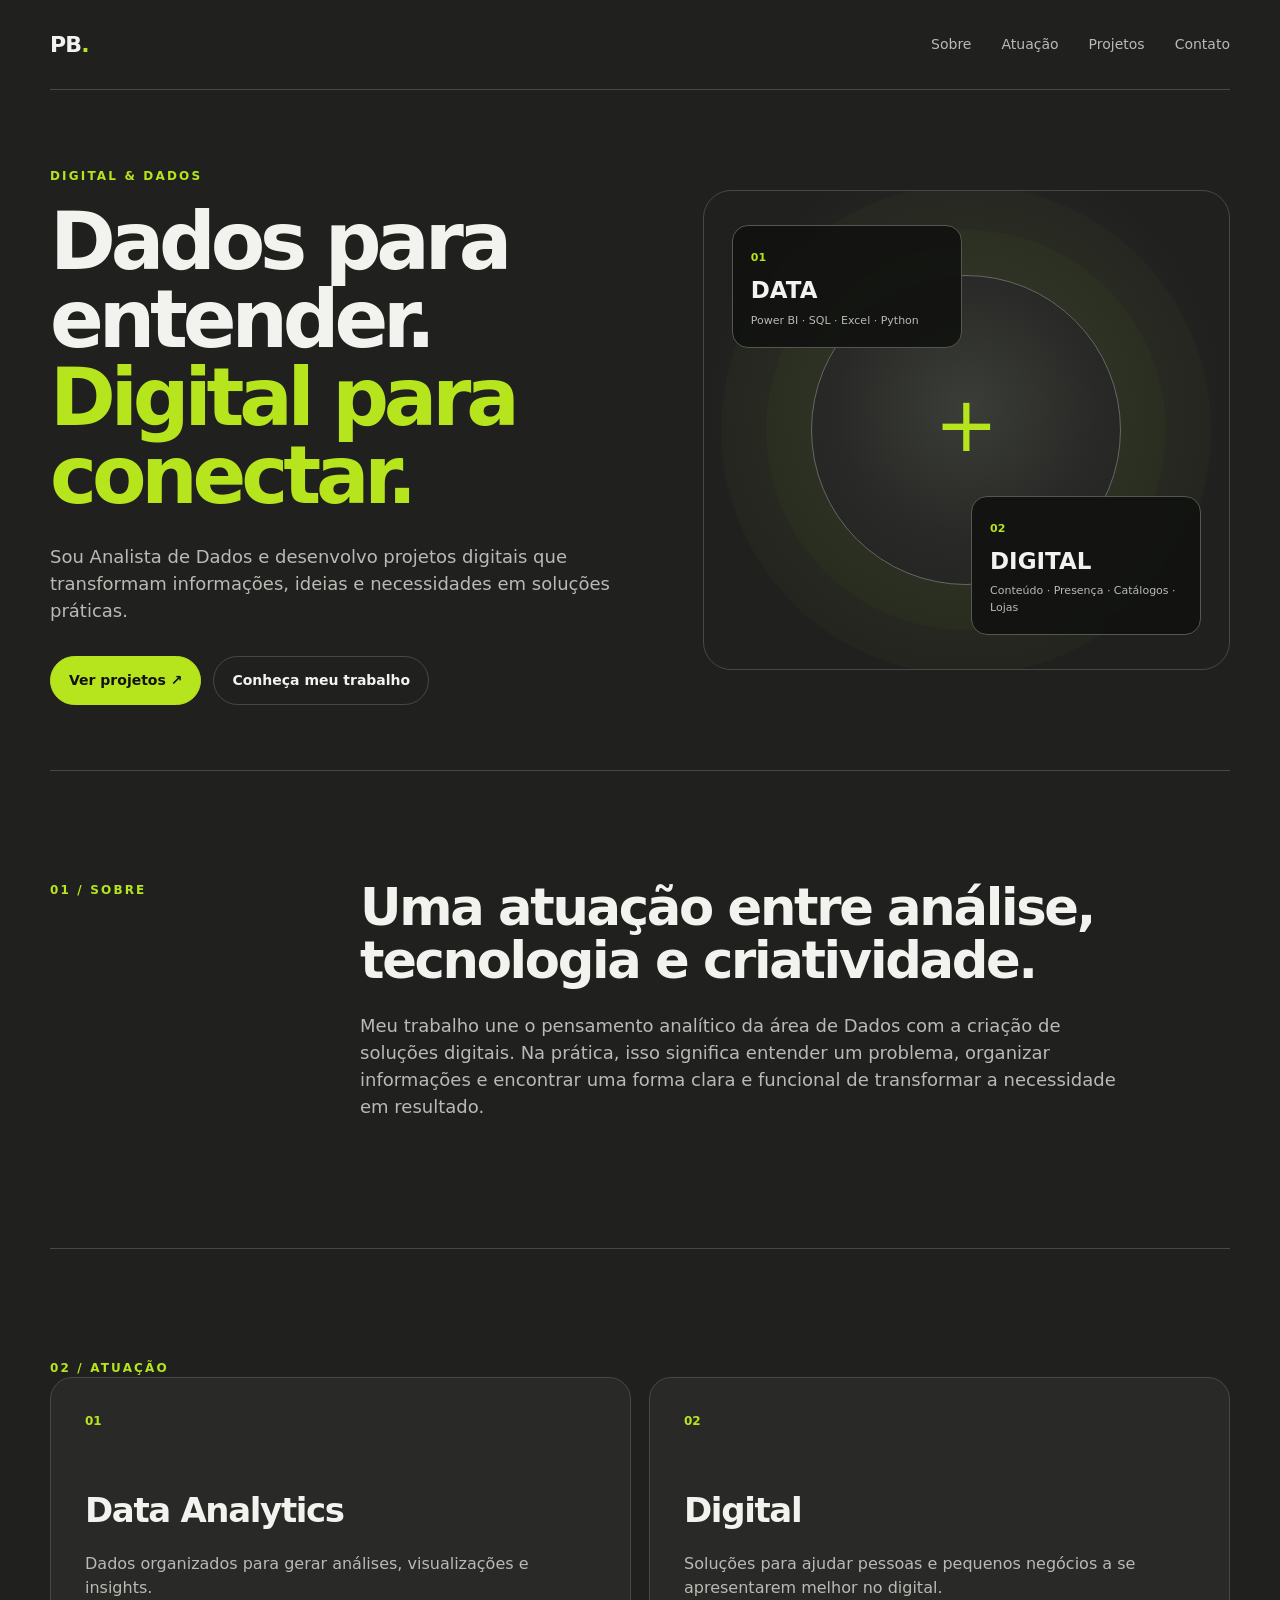
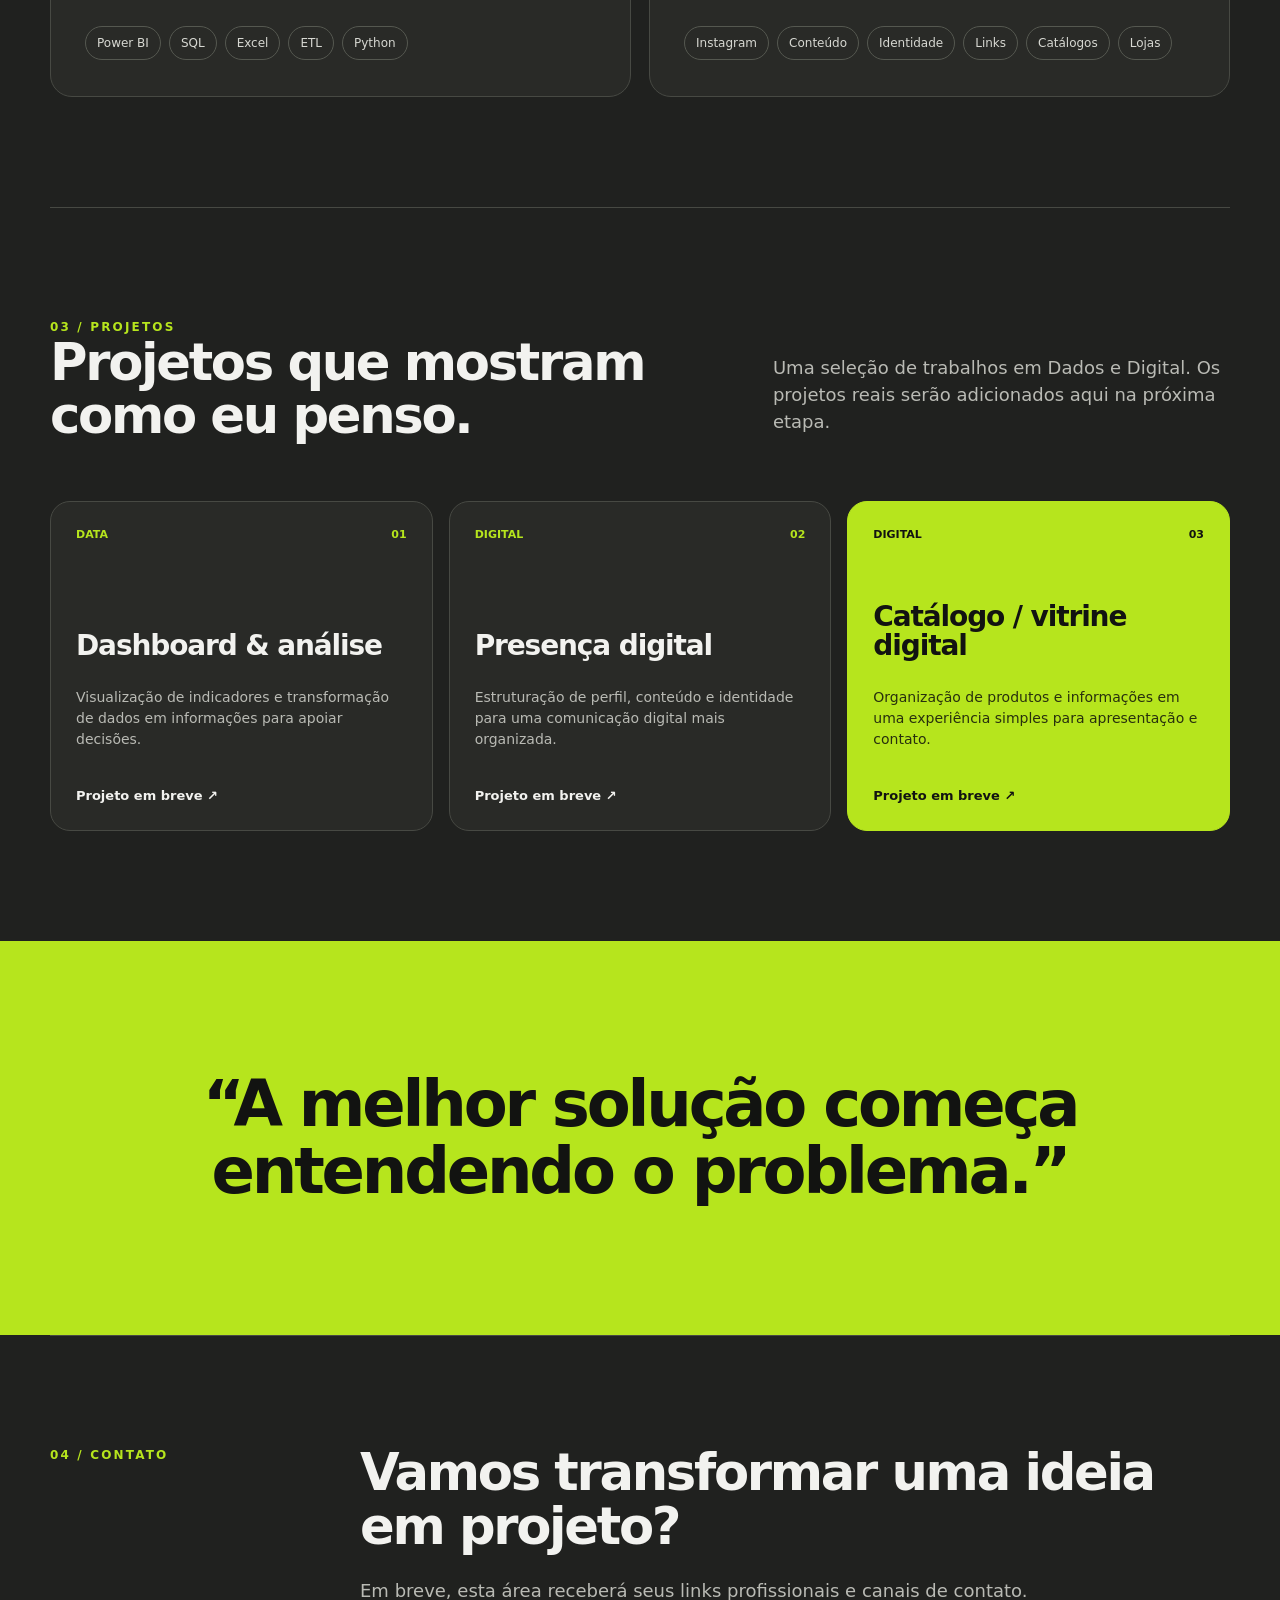
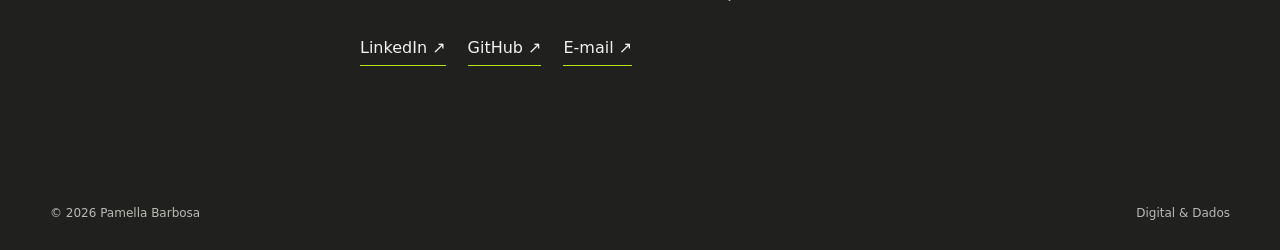
==== index.html @ dc5bca76 "Add files via upload" ====
<!DOCTYPE html>
<html lang="pt-BR">
<head>
  <meta charset="UTF-8">
  <meta name="viewport" content="width=device-width, initial-scale=1.0">
  <meta name="description" content="Portfólio de Pamella Barbosa — Dados & Digital.">
  <title>Pamella Barbosa | Digital & Dados</title>
  <link rel="stylesheet" href="style.css">
</head>
<body>
  <header class="header">
    <a class="logo" href="#inicio">PB<span>.</span></a>
    <nav>
      <a href="#sobre">Sobre</a>
      <a href="#frentes">Atuação</a>
      <a href="#projetos">Projetos</a>
      <a href="#contato">Contato</a>
    </nav>
  </header>

  <main>
    <section class="hero" id="inicio">
      <div class="hero-copy">
        <p class="eyebrow">DIGITAL & DADOS</p>
        <h1>Dados para entender.<br><span>Digital para conectar.</span></h1>
        <p class="hero-text">
          Sou Analista de Dados e desenvolvo projetos digitais que transformam
          informações, ideias e necessidades em soluções práticas.
        </p>
        <div class="hero-actions">
          <a class="button primary" href="#projetos">Ver projetos ↗</a>
          <a class="button secondary" href="#sobre">Conheça meu trabalho</a>
        </div>
      </div>

      <div class="hero-card">
        <div class="orb"></div>
        <div class="mini-card data-card">
          <span>01</span>
          <strong>DATA</strong>
          <small>Power BI · SQL · Excel · Python</small>
        </div>
        <div class="mini-card digital-card">
          <span>02</span>
          <strong>DIGITAL</strong>
          <small>Conteúdo · Presença · Catálogos · Lojas</small>
        </div>
        <div class="plus">+</div>
      </div>
    </section>

    <section class="intro section" id="sobre">
      <div class="section-label">01 / SOBRE</div>
      <div>
        <h2>Uma atuação entre análise, tecnologia e criatividade.</h2>
        <p>
          Meu trabalho une o pensamento analítico da área de Dados com a criação
          de soluções digitais. Na prática, isso significa entender um problema,
          organizar informações e encontrar uma forma clara e funcional de
          transformar a necessidade em resultado.
        </p>
      </div>
    </section>

    <section class="section" id="frentes">
      <div class="section-label">02 / ATUAÇÃO</div>
      <div class="tracks">
        <article class="track">
          <div class="track-number">01</div>
          <h3>Data Analytics</h3>
          <p>Dados organizados para gerar análises, visualizações e insights.</p>
          <div class="tags">
            <span>Power BI</span><span>SQL</span><span>Excel</span><span>ETL</span><span>Python</span>
          </div>
        </article>

        <article class="track">
          <div class="track-number">02</div>
          <h3>Digital</h3>
          <p>Soluções para ajudar pessoas e pequenos negócios a se apresentarem melhor no digital.</p>
          <div class="tags">
            <span>Instagram</span><span>Conteúdo</span><span>Identidade</span><span>Links</span><span>Catálogos</span><span>Lojas</span>
          </div>
        </article>
      </div>
    </section>

    <section class="section projects" id="projetos">
      <div class="section-label">03 / PROJETOS</div>
      <div class="projects-head">
        <h2>Projetos que mostram como eu penso.</h2>
        <p>Uma seleção de trabalhos em Dados e Digital. Os projetos reais serão adicionados aqui na próxima etapa.</p>
      </div>

      <div class="project-grid">
        <article class="project">
          <div class="project-top"><span>DATA</span><span>01</span></div>
          <h3>Dashboard & análise</h3>
          <p>Visualização de indicadores e transformação de dados em informações para apoiar decisões.</p>
          <a href="#" aria-label="Projeto em breve">Projeto em breve ↗</a>
        </article>

        <article class="project">
          <div class="project-top"><span>DIGITAL</span><span>02</span></div>
          <h3>Presença digital</h3>
          <p>Estruturação de perfil, conteúdo e identidade para uma comunicação digital mais organizada.</p>
          <a href="#" aria-label="Projeto em breve">Projeto em breve ↗</a>
        </article>

        <article class="project featured">
          <div class="project-top"><span>DIGITAL</span><span>03</span></div>
          <h3>Catálogo / vitrine digital</h3>
          <p>Organização de produtos e informações em uma experiência simples para apresentação e contato.</p>
          <a href="#" aria-label="Projeto em breve">Projeto em breve ↗</a>
        </article>
      </div>
    </section>

    <section class="statement">
      <p>“A melhor solução começa entendendo o problema.”</p>
    </section>

    <section class="contact section" id="contato">
      <div class="section-label">04 / CONTATO</div>
      <div class="contact-content">
        <h2>Vamos transformar uma ideia em projeto?</h2>
        <p>Em breve, esta área receberá seus links profissionais e canais de contato.</p>
        <div class="contact-links">
          <a href="#">LinkedIn ↗</a>
          <a href="#">GitHub ↗</a>
          <a href="mailto:seuemail@email.com">E-mail ↗</a>
        </div>
      </div>
    </section>
  </main>

  <footer>
    <span>© 2026 Pamella Barbosa</span>
    <span>Digital & Dados</span>
  </footer>
</body>
</html>
---- style.css ----
:root{
  --bg:#20211f;
  --bg-soft:#292a27;
  --text:#f2f2ef;
  --muted:#b9bab4;
  --line:#474943;
  --lime:#b6e51d;
  --lime-soft:#d4f66b;
  --black:#121311;
}
*{box-sizing:border-box}
html{scroll-behavior:smooth}
body{
  margin:0;
  background:var(--bg);
  color:var(--text);
  font-family:Inter,ui-sans-serif,system-ui,-apple-system,BlinkMacSystemFont,"Segoe UI",sans-serif;
  line-height:1.5;
}
a{color:inherit;text-decoration:none}
.header{
  width:min(1180px,calc(100% - 48px));
  margin:auto;
  padding:28px 0;
  display:flex;
  justify-content:space-between;
  align-items:center;
  border-bottom:1px solid var(--line);
}
.logo{font-weight:800;font-size:22px;letter-spacing:-.04em}
.logo span{color:var(--lime)}
nav{display:flex;gap:30px;font-size:14px;color:var(--muted)}
nav a:hover{color:var(--lime)}
.hero{
  width:min(1180px,calc(100% - 48px));
  margin:0 auto;
  min-height:680px;
  display:grid;
  grid-template-columns:1.05fr .95fr;
  align-items:center;
  gap:70px;
}
.eyebrow,.section-label{
  color:var(--lime);
  font-size:12px;
  font-weight:800;
  letter-spacing:.18em;
}
.hero h1{
  font-size:clamp(48px,6.2vw,88px);
  line-height:.98;
  letter-spacing:-.065em;
  margin:18px 0 28px;
}
.hero h1 span{color:var(--lime)}
.hero-text{max-width:620px;color:var(--muted);font-size:18px}
.hero-actions{display:flex;gap:12px;margin-top:32px;flex-wrap:wrap}
.button{padding:13px 18px;border-radius:999px;border:1px solid var(--line);font-weight:700;font-size:14px}
.primary{background:var(--lime);color:var(--black);border-color:var(--lime)}
.secondary:hover{border-color:var(--lime);color:var(--lime)}
.hero-card{
  position:relative;
  min-height:480px;
  border:1px solid var(--line);
  border-radius:28px;
  background:radial-gradient(circle at 50% 45%,#3b3d38 0,#292a27 35%,#20211f 70%);
  overflow:hidden;
}
.orb{
  width:310px;height:310px;border-radius:50%;
  position:absolute;left:50%;top:50%;transform:translate(-50%,-50%);
  border:1px solid #666861;
  box-shadow:0 0 0 45px rgba(182,229,29,.025),0 0 0 90px rgba(182,229,29,.018);
}
.plus{
  position:absolute;left:50%;top:50%;transform:translate(-50%,-54%);
  font-size:76px;color:var(--lime);font-weight:200;
}
.mini-card{
  position:absolute;background:rgba(18,19,17,.92);border:1px solid #555850;
  border-radius:16px;padding:18px;width:230px;backdrop-filter:blur(10px);
}
.mini-card span{color:var(--lime);font-size:11px;font-weight:800}
.mini-card strong{display:block;font-size:23px;margin:5px 0}
.mini-card small{display:block;color:var(--muted);font-size:11px}
.data-card{left:28px;top:34px}
.digital-card{right:28px;bottom:34px}
.section{
  width:min(1180px,calc(100% - 48px));
  margin:auto;
  padding:110px 0;
  border-top:1px solid var(--line);
}
.intro{display:grid;grid-template-columns:230px 1fr;gap:80px}
h2{font-size:clamp(34px,4vw,58px);line-height:1.04;letter-spacing:-.045em;margin:0 0 24px}
.intro p,.projects-head p,.contact-content p{max-width:760px;color:var(--muted);font-size:18px}
.tracks{display:grid;grid-template-columns:1fr 1fr;gap:18px}
.track{
  padding:34px;border:1px solid var(--line);border-radius:22px;background:var(--bg-soft);
  min-height:320px;
}
.track-number{color:var(--lime);font-size:12px;font-weight:800}
.track h3{font-size:34px;margin:55px 0 10px;letter-spacing:-.04em}
.track p{color:var(--muted);max-width:480px}
.tags{display:flex;gap:8px;flex-wrap:wrap;margin-top:26px}
.tags span{border:1px solid #555850;border-radius:999px;padding:7px 11px;color:#d7d8d2;font-size:12px}
.projects-head{display:grid;grid-template-columns:1fr .7fr;gap:70px;margin-bottom:35px}
.project-grid{display:grid;grid-template-columns:repeat(3,1fr);gap:16px}
.project{
  min-height:330px;padding:25px;border:1px solid var(--line);border-radius:20px;
  display:flex;flex-direction:column;background:var(--bg-soft);
}
.project.featured{background:var(--lime);color:var(--black);border-color:var(--lime)}
.project-top{display:flex;justify-content:space-between;font-size:11px;font-weight:800;color:var(--lime)}
.featured .project-top{color:var(--black)}
.project h3{font-size:28px;line-height:1.05;letter-spacing:-.04em;margin-top:auto;margin-bottom:12px}
.project p{color:var(--muted);font-size:14px}
.featured p{color:#28300e}
.project a{margin-top:22px;font-weight:800;font-size:13px}
.statement{padding:130px 24px;text-align:center;background:var(--lime);color:var(--black)}
.statement p{font-size:clamp(34px,5vw,68px);font-weight:800;letter-spacing:-.05em;line-height:1.05;max-width:950px;margin:auto}
.contact{display:grid;grid-template-columns:230px 1fr;gap:80px}
.contact-content h2{max-width:800px}
.contact-links{display:flex;gap:22px;flex-wrap:wrap;margin-top:32px}
.contact-links a{padding-bottom:5px;border-bottom:1px solid var(--lime)}
footer{
  width:min(1180px,calc(100% - 48px));margin:auto;padding:28px 0;
  display:flex;justify-content:space-between;color:var(--muted);font-size:12px;
}
@media(max-width:850px){
  nav{display:none}
  .hero{grid-template-columns:1fr;padding:70px 0;gap:40px}
  .hero-card{min-height:400px}
  .intro,.contact{grid-template-columns:1fr;gap:28px}
  .tracks,.project-grid,.projects-head{grid-template-columns:1fr}
  .projects-head{gap:20px}
  .section{padding:80px 0}
}
@media(max-width:520px){
  .header,.hero,.section,footer{width:min(100% - 32px,1180px)}
  .hero h1{font-size:48px}
  .mini-card{width:190px}
  .data-card{left:15px}.digital-card{right:15px}
}
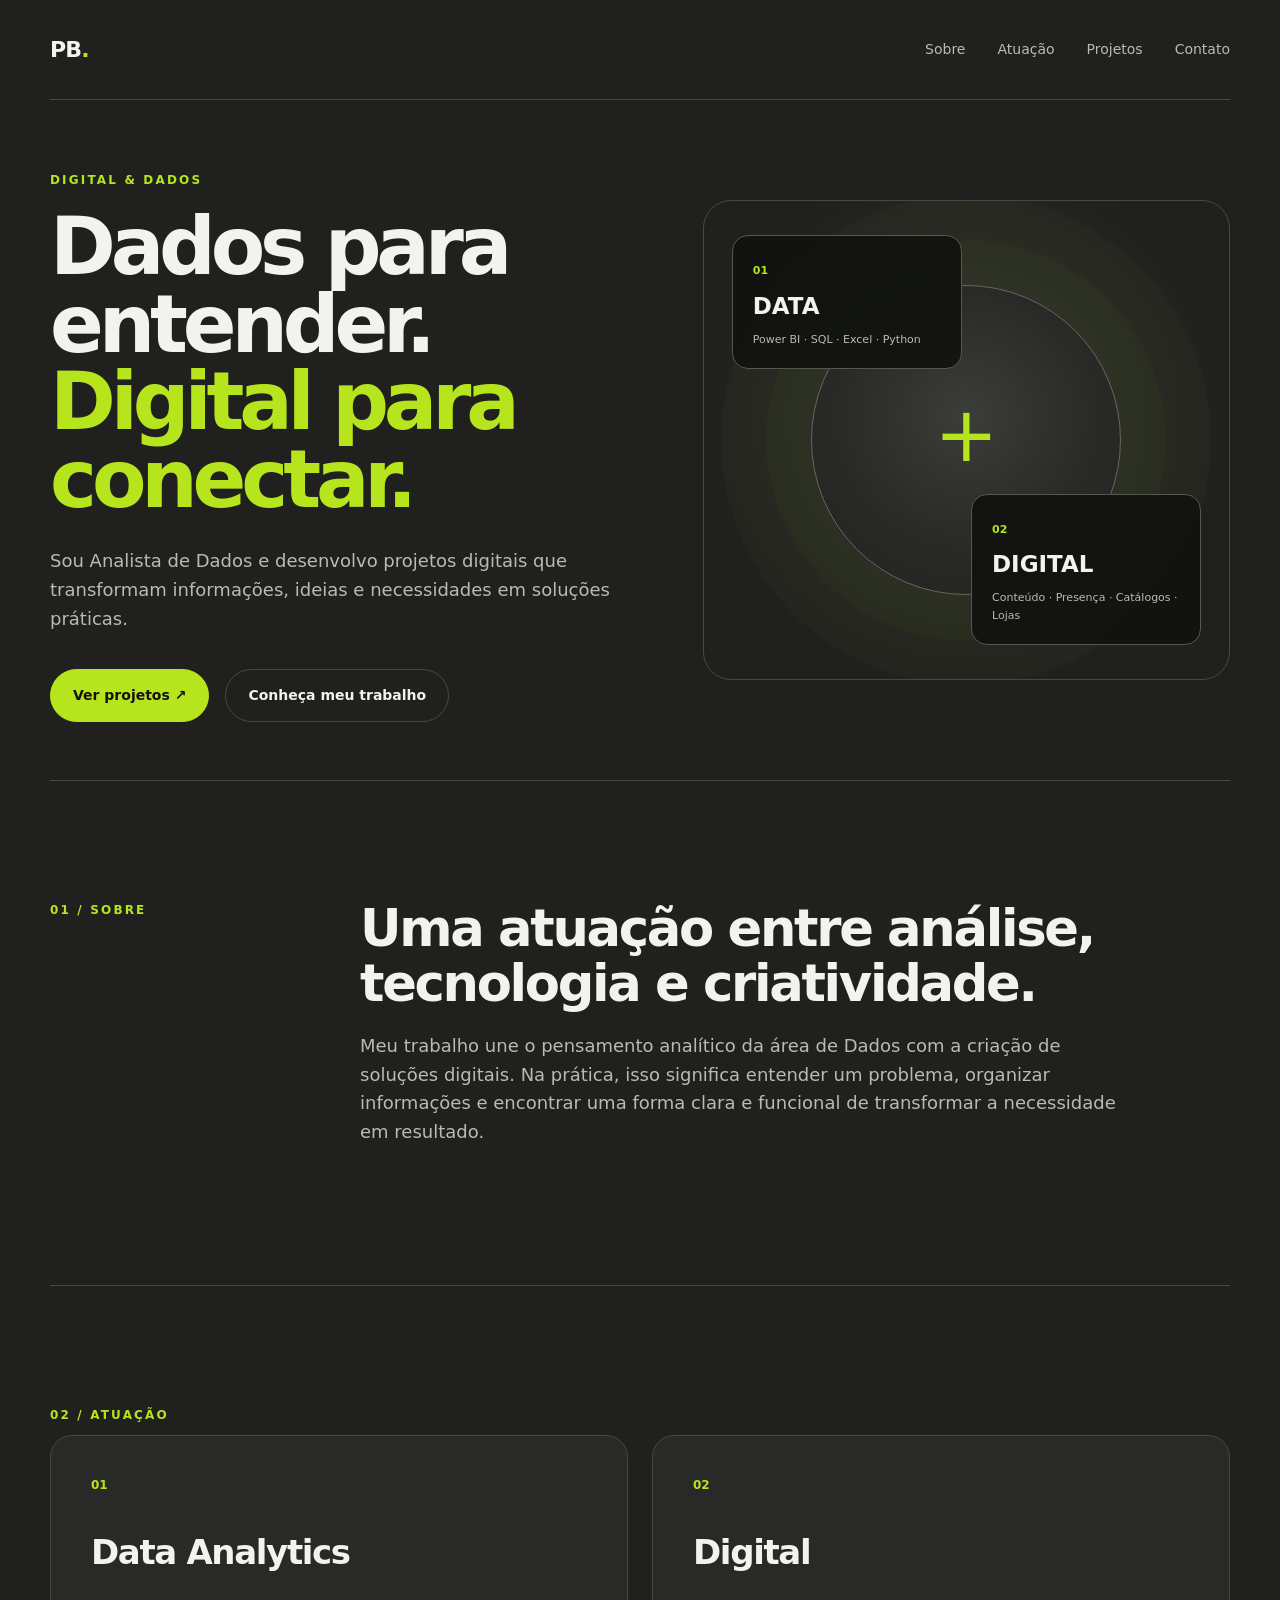
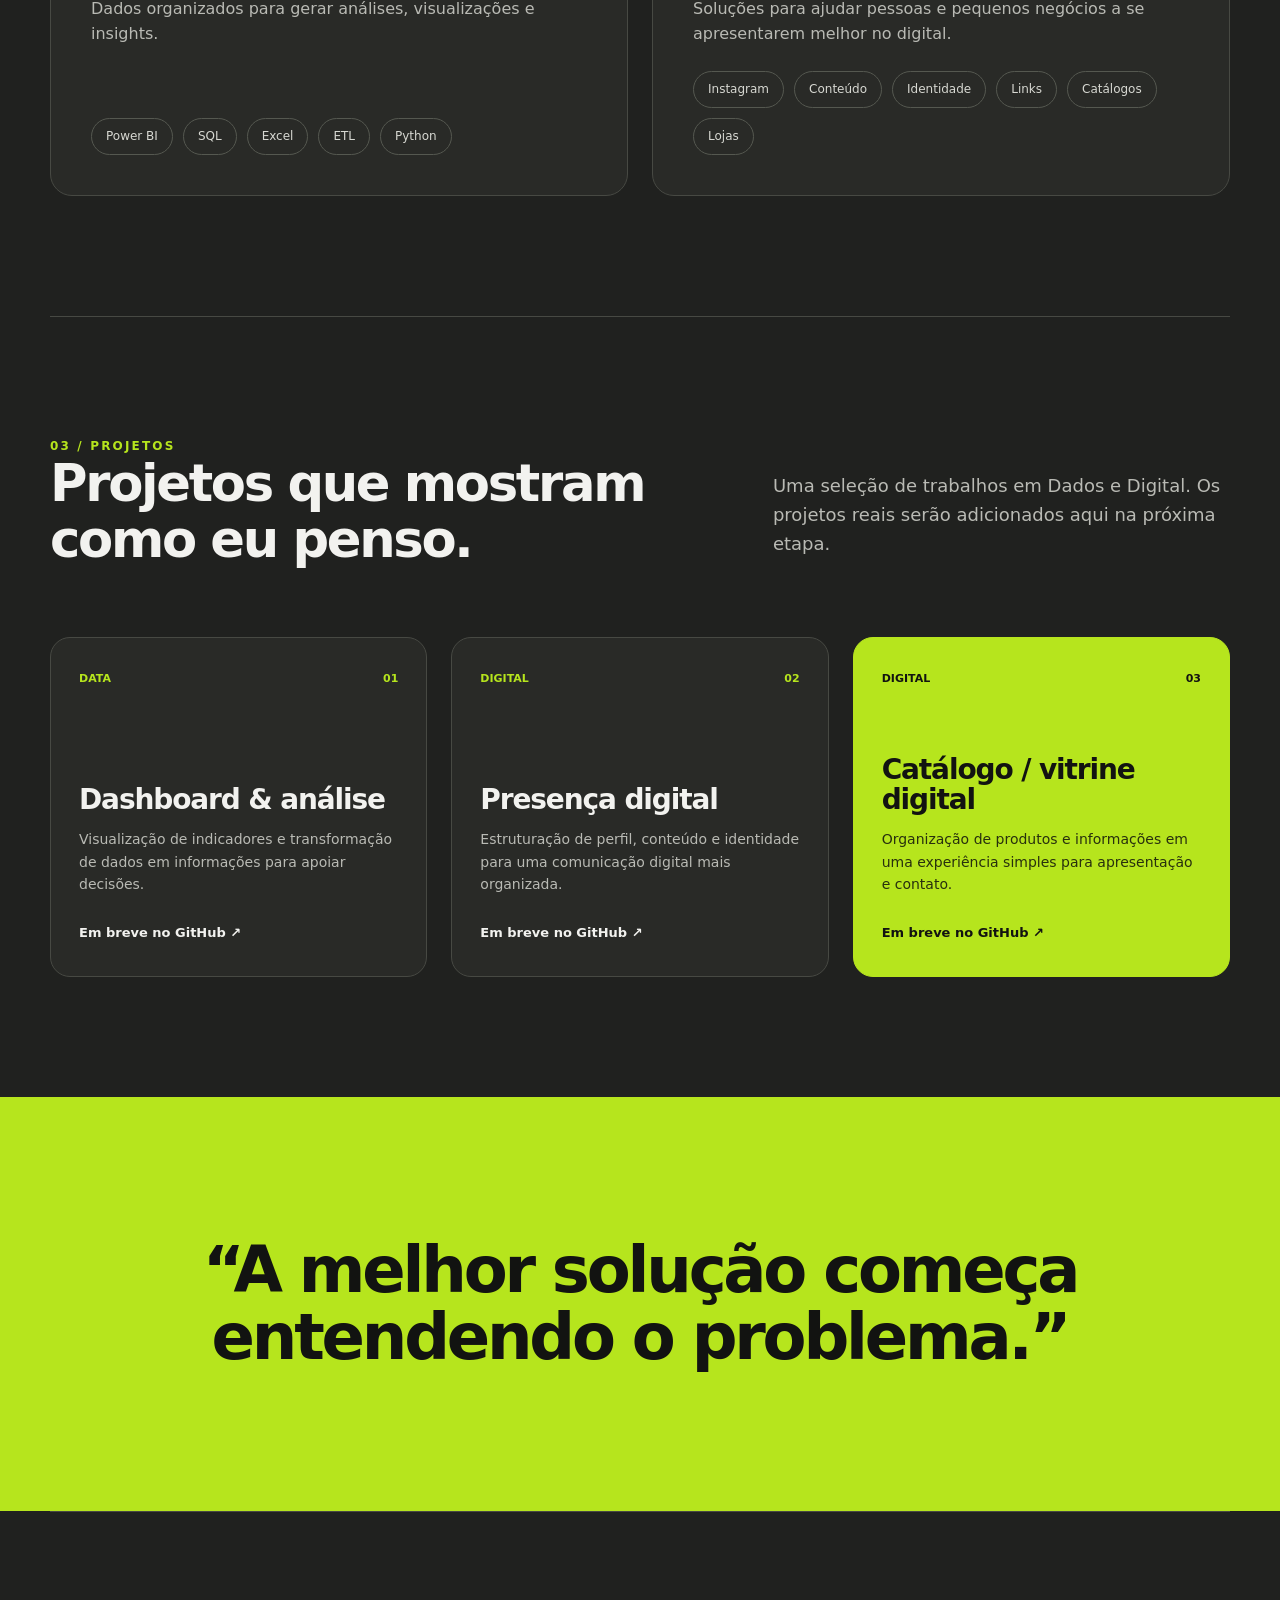
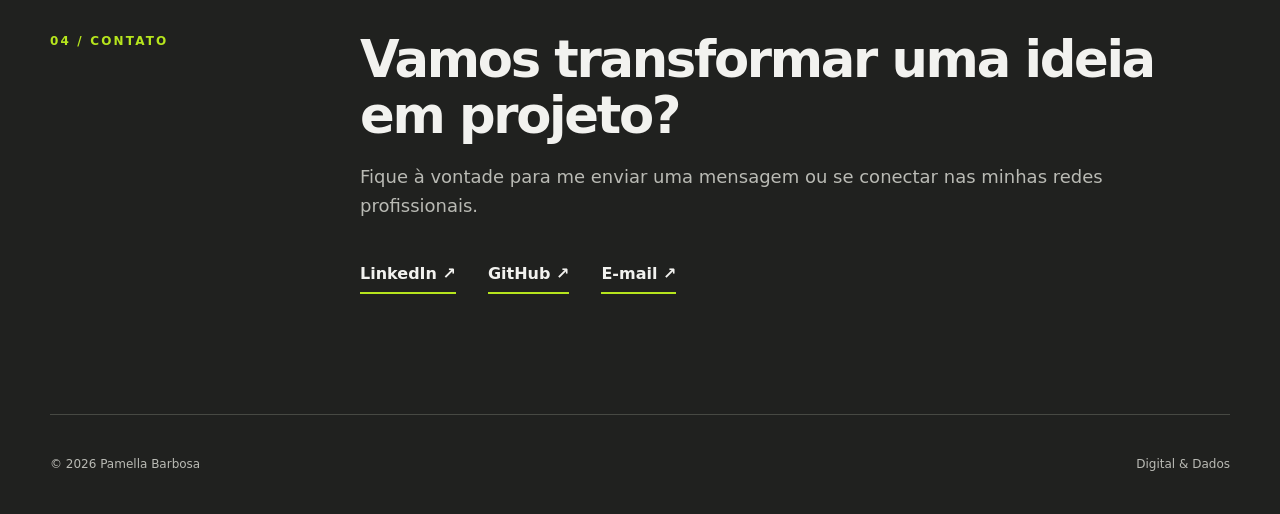
==== commit 14359b91: "Update index.html" ====
--- a/index.html
+++ b/index.html
@@ -97,21 +97,21 @@
           <div class="project-top"><span>DATA</span><span>01</span></div>
           <h3>Dashboard & análise</h3>
           <p>Visualização de indicadores e transformação de dados em informações para apoiar decisões.</p>
-          <a href="#" aria-label="Projeto em breve">Projeto em breve ↗</a>
+          <a href="https://github.com/PamellaBarbosa" target="_blank" aria-label="Acompanhe no GitHub">Em breve no GitHub ↗</a>
         </article>
 
         <article class="project">
           <div class="project-top"><span>DIGITAL</span><span>02</span></div>
           <h3>Presença digital</h3>
           <p>Estruturação de perfil, conteúdo e identidade para uma comunicação digital mais organizada.</p>
-          <a href="#" aria-label="Projeto em breve">Projeto em breve ↗</a>
+          <a href="https://github.com/PamellaBarbosa" target="_blank" aria-label="Acompanhe no GitHub">Em breve no GitHub ↗</a>
         </article>
 
         <article class="project featured">
           <div class="project-top"><span>DIGITAL</span><span>03</span></div>
           <h3>Catálogo / vitrine digital</h3>
           <p>Organização de produtos e informações em uma experiência simples para apresentação e contato.</p>
-          <a href="#" aria-label="Projeto em breve">Projeto em breve ↗</a>
+          <a href="https://github.com/PamellaBarbosa" target="_blank" aria-label="Acompanhe no GitHub">Em breve no GitHub ↗</a>
         </article>
       </div>
     </section>
@@ -124,11 +124,11 @@
       <div class="section-label">04 / CONTATO</div>
       <div class="contact-content">
         <h2>Vamos transformar uma ideia em projeto?</h2>
-        <p>Em breve, esta área receberá seus links profissionais e canais de contato.</p>
+        <p>Fique à vontade para me enviar uma mensagem ou se conectar nas minhas redes profissionais.</p>
         <div class="contact-links">
-          <a href="#">LinkedIn ↗</a>
-          <a href="#">GitHub ↗</a>
-          <a href="mailto:seuemail@email.com">E-mail ↗</a>
+          <a href="https://linkedin.com/in/pamella-barbosa-479a55226" target="_blank" rel="noopener noreferrer">LinkedIn ↗</a>
+          <a href="https://github.com/PamellaBarbosa" target="_blank" rel="noopener noreferrer">GitHub ↗</a>
+          <a href="mailto:pamellaarbbarbosa@gmail.com">E-mail ↗</a>
         </div>
       </div>
     </section>
--- a/style.css
+++ b/style.css
@@ -1,144 +1,458 @@
-:root{
-  --bg:#20211f;
-  --bg-soft:#292a27;
-  --text:#f2f2ef;
-  --muted:#b9bab4;
-  --line:#474943;
-  --lime:#b6e51d;
-  --lime-soft:#d4f66b;
-  --black:#121311;
-}
-*{box-sizing:border-box}
-html{scroll-behavior:smooth}
-body{
-  margin:0;
-  background:var(--bg);
-  color:var(--text);
-  font-family:Inter,ui-sans-serif,system-ui,-apple-system,BlinkMacSystemFont,"Segoe UI",sans-serif;
-  line-height:1.5;
-}
-a{color:inherit;text-decoration:none}
-.header{
-  width:min(1180px,calc(100% - 48px));
-  margin:auto;
-  padding:28px 0;
-  display:flex;
-  justify-content:space-between;
-  align-items:center;
-  border-bottom:1px solid var(--line);
-}
-.logo{font-weight:800;font-size:22px;letter-spacing:-.04em}
-.logo span{color:var(--lime)}
-nav{display:flex;gap:30px;font-size:14px;color:var(--muted)}
-nav a:hover{color:var(--lime)}
-.hero{
-  width:min(1180px,calc(100% - 48px));
-  margin:0 auto;
-  min-height:680px;
-  display:grid;
-  grid-template-columns:1.05fr .95fr;
-  align-items:center;
-  gap:70px;
-}
-.eyebrow,.section-label{
-  color:var(--lime);
-  font-size:12px;
-  font-weight:800;
-  letter-spacing:.18em;
-}
-.hero h1{
-  font-size:clamp(48px,6.2vw,88px);
-  line-height:.98;
-  letter-spacing:-.065em;
-  margin:18px 0 28px;
-}
-.hero h1 span{color:var(--lime)}
-.hero-text{max-width:620px;color:var(--muted);font-size:18px}
-.hero-actions{display:flex;gap:12px;margin-top:32px;flex-wrap:wrap}
-.button{padding:13px 18px;border-radius:999px;border:1px solid var(--line);font-weight:700;font-size:14px}
-.primary{background:var(--lime);color:var(--black);border-color:var(--lime)}
-.secondary:hover{border-color:var(--lime);color:var(--lime)}
-.hero-card{
-  position:relative;
-  min-height:480px;
-  border:1px solid var(--line);
-  border-radius:28px;
-  background:radial-gradient(circle at 50% 45%,#3b3d38 0,#292a27 35%,#20211f 70%);
-  overflow:hidden;
-}
-.orb{
-  width:310px;height:310px;border-radius:50%;
-  position:absolute;left:50%;top:50%;transform:translate(-50%,-50%);
-  border:1px solid #666861;
-  box-shadow:0 0 0 45px rgba(182,229,29,.025),0 0 0 90px rgba(182,229,29,.018);
-}
-.plus{
-  position:absolute;left:50%;top:50%;transform:translate(-50%,-54%);
-  font-size:76px;color:var(--lime);font-weight:200;
-}
-.mini-card{
-  position:absolute;background:rgba(18,19,17,.92);border:1px solid #555850;
-  border-radius:16px;padding:18px;width:230px;backdrop-filter:blur(10px);
-}
-.mini-card span{color:var(--lime);font-size:11px;font-weight:800}
-.mini-card strong{display:block;font-size:23px;margin:5px 0}
-.mini-card small{display:block;color:var(--muted);font-size:11px}
-.data-card{left:28px;top:34px}
-.digital-card{right:28px;bottom:34px}
-.section{
-  width:min(1180px,calc(100% - 48px));
-  margin:auto;
-  padding:110px 0;
-  border-top:1px solid var(--line);
-}
-.intro{display:grid;grid-template-columns:230px 1fr;gap:80px}
-h2{font-size:clamp(34px,4vw,58px);line-height:1.04;letter-spacing:-.045em;margin:0 0 24px}
-.intro p,.projects-head p,.contact-content p{max-width:760px;color:var(--muted);font-size:18px}
-.tracks{display:grid;grid-template-columns:1fr 1fr;gap:18px}
-.track{
-  padding:34px;border:1px solid var(--line);border-radius:22px;background:var(--bg-soft);
-  min-height:320px;
-}
-.track-number{color:var(--lime);font-size:12px;font-weight:800}
-.track h3{font-size:34px;margin:55px 0 10px;letter-spacing:-.04em}
-.track p{color:var(--muted);max-width:480px}
-.tags{display:flex;gap:8px;flex-wrap:wrap;margin-top:26px}
-.tags span{border:1px solid #555850;border-radius:999px;padding:7px 11px;color:#d7d8d2;font-size:12px}
-.projects-head{display:grid;grid-template-columns:1fr .7fr;gap:70px;margin-bottom:35px}
-.project-grid{display:grid;grid-template-columns:repeat(3,1fr);gap:16px}
-.project{
-  min-height:330px;padding:25px;border:1px solid var(--line);border-radius:20px;
-  display:flex;flex-direction:column;background:var(--bg-soft);
-}
-.project.featured{background:var(--lime);color:var(--black);border-color:var(--lime)}
-.project-top{display:flex;justify-content:space-between;font-size:11px;font-weight:800;color:var(--lime)}
-.featured .project-top{color:var(--black)}
-.project h3{font-size:28px;line-height:1.05;letter-spacing:-.04em;margin-top:auto;margin-bottom:12px}
-.project p{color:var(--muted);font-size:14px}
-.featured p{color:#28300e}
-.project a{margin-top:22px;font-weight:800;font-size:13px}
-.statement{padding:130px 24px;text-align:center;background:var(--lime);color:var(--black)}
-.statement p{font-size:clamp(34px,5vw,68px);font-weight:800;letter-spacing:-.05em;line-height:1.05;max-width:950px;margin:auto}
-.contact{display:grid;grid-template-columns:230px 1fr;gap:80px}
-.contact-content h2{max-width:800px}
-.contact-links{display:flex;gap:22px;flex-wrap:wrap;margin-top:32px}
-.contact-links a{padding-bottom:5px;border-bottom:1px solid var(--lime)}
-footer{
-  width:min(1180px,calc(100% - 48px));margin:auto;padding:28px 0;
-  display:flex;justify-content:space-between;color:var(--muted);font-size:12px;
-}
-@media(max-width:850px){
-  nav{display:none}
-  .hero{grid-template-columns:1fr;padding:70px 0;gap:40px}
-  .hero-card{min-height:400px}
-  .intro,.contact{grid-template-columns:1fr;gap:28px}
-  .tracks,.project-grid,.projects-head{grid-template-columns:1fr}
-  .projects-head{gap:20px}
-  .section{padding:80px 0}
-}
-@media(max-width:520px){
-  .header,.hero,.section,footer{width:min(100% - 32px,1180px)}
-  .hero h1{font-size:48px}
-  .mini-card{width:190px}
-  .data-card{left:15px}.digital-card{right:15px}
-}
+:root {
+  --bg: #20211f;
+  --bg-soft: #292a27;
+  --text: #f2f2ef;
+  --muted: #b9bab4;
+  --line: #474943;
+  --lime: #b6e51d;
+  --lime-soft: #d4f66b;
+  --black: #121311;
+}
+
+* {
+  box-sizing: border-box;
+}
+
+html {
+  scroll-behavior: smooth;
+}
+
+body {
+  margin: 0;
+  background: var(--bg);
+  color: var(--text);
+  font-family: Inter, ui-sans-serif, system-ui, -apple-system, BlinkMacSystemFont, "Segoe UI", sans-serif;
+  line-height: 1.6; 
+}
+
+a {
+  color: inherit;
+  text-decoration: none;
+}
+
+/* Header */
+.header {
+  width: min(1180px, calc(100% - 48px));
+  margin: auto;
+  padding: 32px 0; 
+  display: flex;
+  justify-content: space-between;
+  align-items: center;
+  border-bottom: 1px solid var(--line);
+}
+
+.logo {
+  font-weight: 800;
+  font-size: 22px;
+  letter-spacing: -.04em;
+}
+
+.logo span {
+  color: var(--lime);
+}
+
+nav {
+  display: flex;
+  gap: 32px;
+  font-size: 14px;
+  color: var(--muted);
+}
+
+nav a:hover {
+  color: var(--lime);
+}
+
+/* Hero Section */
+.hero {
+  width: min(1180px, calc(100% - 48px));
+  margin: 0 auto;
+  min-height: 680px;
+  display: grid;
+  grid-template-columns: 1.05fr .95fr;
+  align-items: center;
+  gap: 70px;
+  padding: 40px 0; 
+}
+
+.eyebrow,
+.section-label {
+  color: var(--lime);
+  font-size: 12px;
+  font-weight: 800;
+  letter-spacing: .18em;
+}
+
+.hero h1 {
+  font-size: clamp(48px, 6.2vw, 88px);
+  line-height: .98;
+  letter-spacing: -.065em;
+  margin: 18px 0 28px;
+}
+
+.hero h1 span {
+  color: var(--lime);
+}
+
+.hero-text {
+  max-width: 620px;
+  color: var(--muted);
+  font-size: 18px;
+  margin-bottom: 0;
+}
+
+.hero-actions {
+  display: flex;
+  gap: 16px;
+  margin-top: 36px;
+  flex-wrap: wrap;
+}
+
+.button {
+  padding: 14px 22px;
+  border-radius: 999px;
+  border: 1px solid var(--line);
+  font-weight: 700;
+  font-size: 14px;
+}
+
+.primary {
+  background: var(--lime);
+  color: var(--black);
+  border-color: var(--lime);
+}
+
+.secondary:hover {
+  border-color: var(--lime);
+  color: var(--lime);
+}
+
+.hero-card {
+  position: relative;
+  min-height: 480px;
+  border: 1px solid var(--line);
+  border-radius: 28px;
+  background: radial-gradient(circle at 50% 45%, #3b3d38 0, #292a27 35%, #20211f 70%);
+  overflow: hidden;
+}
+
+.orb {
+  width: 310px;
+  height: 310px;
+  border-radius: 50%;
+  position: absolute;
+  left: 50%;
+  top: 50%;
+  transform: translate(-50%, -50%);
+  border: 1px solid #666861;
+  box-shadow: 0 0 0 45px rgba(182, 229, 29, .025), 0 0 0 90px rgba(182, 229, 29, .018);
+}
+
+.plus {
+  position: absolute;
+  left: 50%;
+  top: 50%;
+  transform: translate(-50%, -54%);
+  font-size: 76px;
+  color: var(--lime);
+  font-weight: 200;
+}
+
+.mini-card {
+  position: absolute;
+  background: rgba(18, 19, 17, .92);
+  border: 1px solid #555850;
+  border-radius: 16px;
+  padding: 20px;
+  width: 230px;
+  backdrop-filter: blur(10px);
+}
+
+.mini-card span {
+  color: var(--lime);
+  font-size: 11px;
+  font-weight: 800;
+}
+
+.mini-card strong {
+  display: block;
+  font-size: 23px;
+  margin: 6px 0;
+}
+
+.mini-card small {
+  display: block;
+  color: var(--muted);
+  font-size: 11px;
+}
+
+.data-card {
+  left: 28px;
+  top: 34px;
+}
+
+.digital-card {
+  right: 28px;
+  bottom: 34px;
+}
+
+/* Configuração Geral das Seções (Sobre, Atuação, Projetos, Contato) */
+.section {
+  width: min(1180px, calc(100% - 48px));
+  margin: auto;
+  padding: 120px 0; 
+  border-top: 1px solid var(--line);
+}
+
+/* Seção 01: Sobre */
+.intro {
+  display: grid;
+  grid-template-columns: 230px 1fr;
+  gap: 80px;
+}
+
+.intro p,
+.projects-head p,
+.contact-content p {
+  max-width: 760px;
+  color: var(--muted);
+  font-size: 18px;
+  margin-top: 16px; 
+}
+
+h2 {
+  font-size: clamp(34px, 4vw, 58px);
+  line-height: 1.08;
+  letter-spacing: -.045em;
+  margin: 0 0 20px;
+}
+
+/* Seção 02: Atuação */
+.tracks {
+  display: grid;
+  grid-template-columns: 1fr 1fr;
+  gap: 24px; 
+  margin-top: 10px;
+}
+
+.track {
+  padding: 40px; 
+  border: 1px solid var(--line);
+  border-radius: 22px;
+  background: var(--bg-soft);
+  min-height: 340px;
+  display: flex;
+  flex-direction: column;
+}
+
+.track-number {
+  color: var(--lime);
+  font-size: 12px;
+  font-weight: 800;
+}
+
+.track h3 {
+  font-size: 34px;
+  margin: 30px 0 16px; 
+  letter-spacing: -.04em;
+}
+
+.track p {
+  color: var(--muted);
+  max-width: 480px;
+  margin: 0;
+}
+
+.tags {
+  display: flex;
+  gap: 10px;
+  flex-wrap: wrap;
+  margin-top: auto; 
+  padding-top: 24px;
+}
+
+.tags span {
+  border: 1px solid #555850;
+  border-radius: 999px;
+  padding: 8px 14px;
+  color: #d7d8d2;
+  font-size: 12px;
+}
+
+/* Seção 03: Projetos */
+.projects-head {
+  display: grid;
+  grid-template-columns: 1fr .7fr;
+  gap: 70px;
+  margin-bottom: 50px; 
+}
+
+.project-grid {
+  display: grid;
+  grid-template-columns: repeat(3, 1fr);
+  gap: 24px; 
+}
+
+.project {
+  min-height: 340px;
+  padding: 32px 28px; 
+  border: 1px solid var(--line);
+  border-radius: 20px;
+  display: flex;
+  flex-direction: column;
+  justify-content: space-between;
+  background: var(--bg-soft);
+}
+
+.project.featured {
+  background: var(--lime);
+  color: var(--black);
+  border-color: var(--lime);
+}
+
+.project-top {
+  display: flex;
+  justify-content: space-between;
+  font-size: 11px;
+  font-weight: 800;
+  color: var(--lime);
+  margin-bottom: 24px;
+}
+
+.featured .project-top {
+  color: var(--black);
+}
+
+.project h3 {
+  font-size: 28px;
+  line-height: 1.1;
+  letter-spacing: -.04em;
+  margin-top: auto;
+  margin-bottom: 12px;
+}
+
+.project p {
+  color: var(--muted);
+  font-size: 14px;
+  margin: 0;
+}
+
+.featured p {
+  color: #28300e;
+}
+
+.project a {
+  margin-top: 28px;
+  font-weight: 800;
+  font-size: 13px;
+  display: inline-block;
+}
+
+/* Faixa Statement */
+.statement {
+  padding: 140px 24px; 
+  text-align: center;
+  background: var(--lime);
+  color: var(--black);
+}
+
+.statement p {
+  font-size: clamp(34px, 5vw, 68px);
+  font-weight: 800;
+  letter-spacing: -.05em;
+  line-height: 1.05;
+  max-width: 950px;
+  margin: auto;
+}
+
+.contact {
+  display: grid;
+  grid-template-columns: 230px 1fr;
+  gap: 80px;
+}
+
+.contact-content h2 {
+  max-width: 800px;
+}
+
+.contact-links {
+  display: flex;
+  gap: 32px; 
+  flex-wrap: wrap;
+  margin-top: 40px; 
+}
+
+.contact-links a {
+  padding-bottom: 6px;
+  border-bottom: 2px solid var(--lime);
+  font-weight: 700;
+  transition: opacity 0.2s;
+}
+
+.contact-links a:hover {
+  opacity: 0.8;
+}
+
+/* Footer */
+footer {
+  width: min(1180px, calc(100% - 48px));
+  margin: auto;
+  padding: 40px 0; 
+  display: flex;
+  justify-content: space-between;
+  color: var(--muted);
+  font-size: 12px;
+  border-top: 1px solid var(--line);
+}
+
+/* Responsividade */
+@media(max-width: 1000px) {
+  nav {
+    display: none;
+  }
+  .hero {
+    grid-template-columns: 1fr;
+    padding: 60px 0;
+    gap: 40px;
+  }
+  .hero-card {
+    min-height: 400px;
+  }
+  .intro,
+  .contact {
+    grid-template-columns: 1fr;
+    gap: 32px;
+  }
+  .tracks,
+  .project-grid,
+  .projects-head {
+    grid-template-columns: 1fr;
+  }
+  .projects-head {
+    gap: 20px;
+    margin-bottom: 32px;
+  }
+  .section {
+    padding: 80px 0; 
+  }
+}
+
+@media(max-width: 520px) {
+  .header, .hero, .section, footer {
+    width: min(100% - 32px, 1180px);
+  }
+  .hero h1 {
+    font-size: 44px;
+  }
+  .mini-card {
+    width: 190px;
+  }
+  .data-card {
+    left: 15px;
+  }
+  .digital-card {
+    right: 15px;
+  }
+  .track, .project {
+    padding: 24px;
+  }
+}
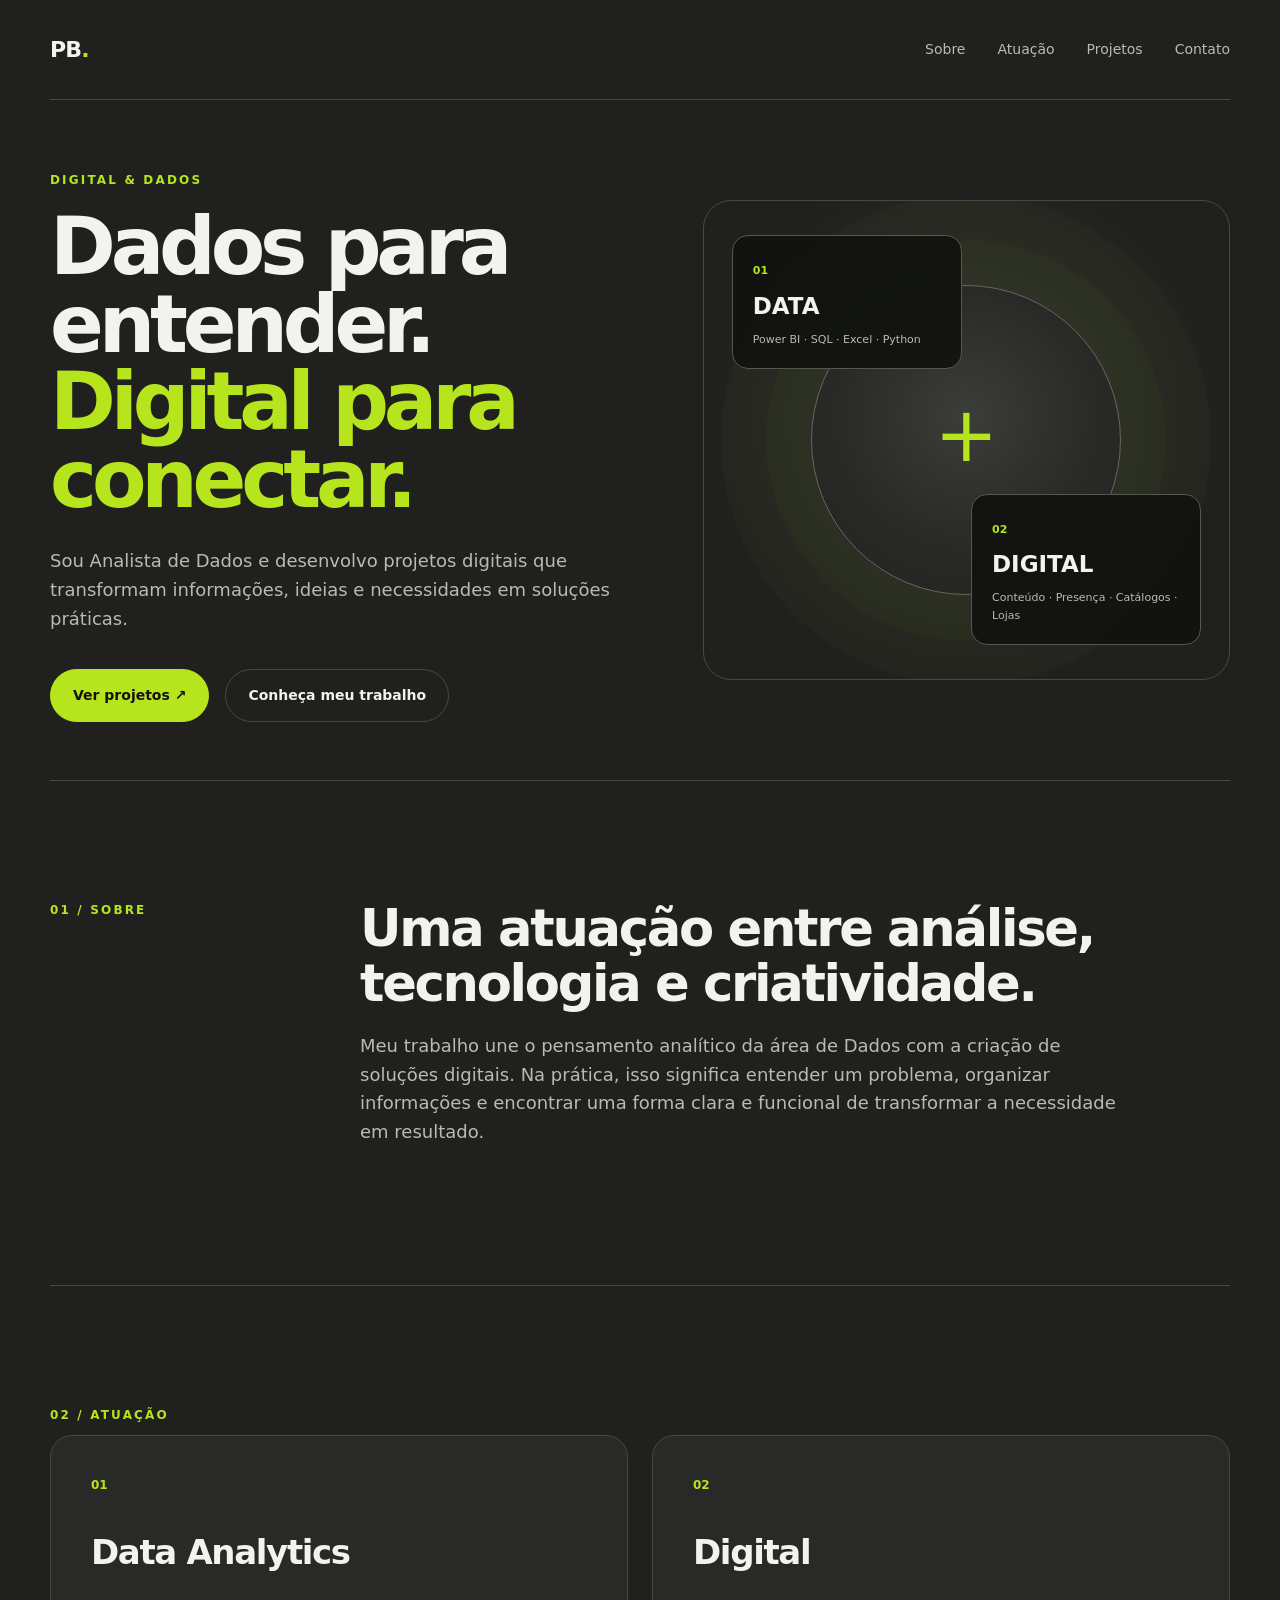
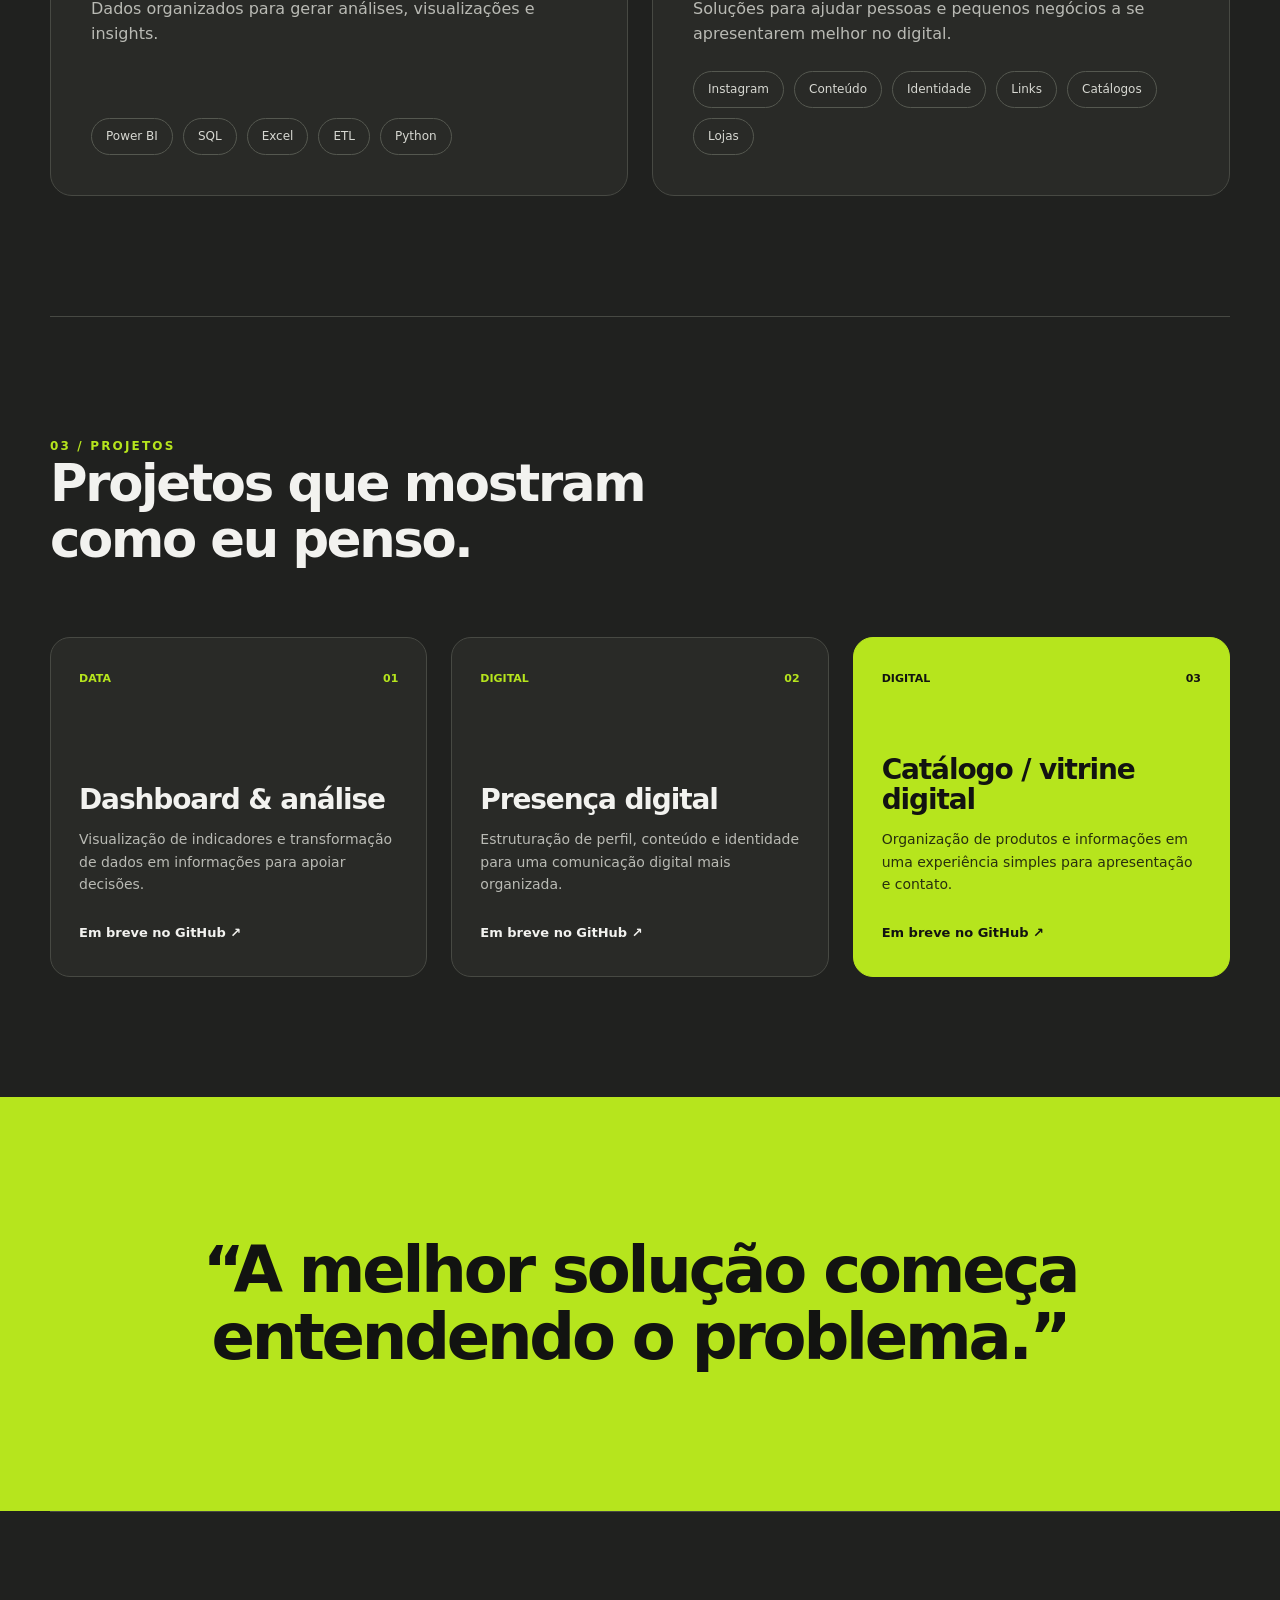
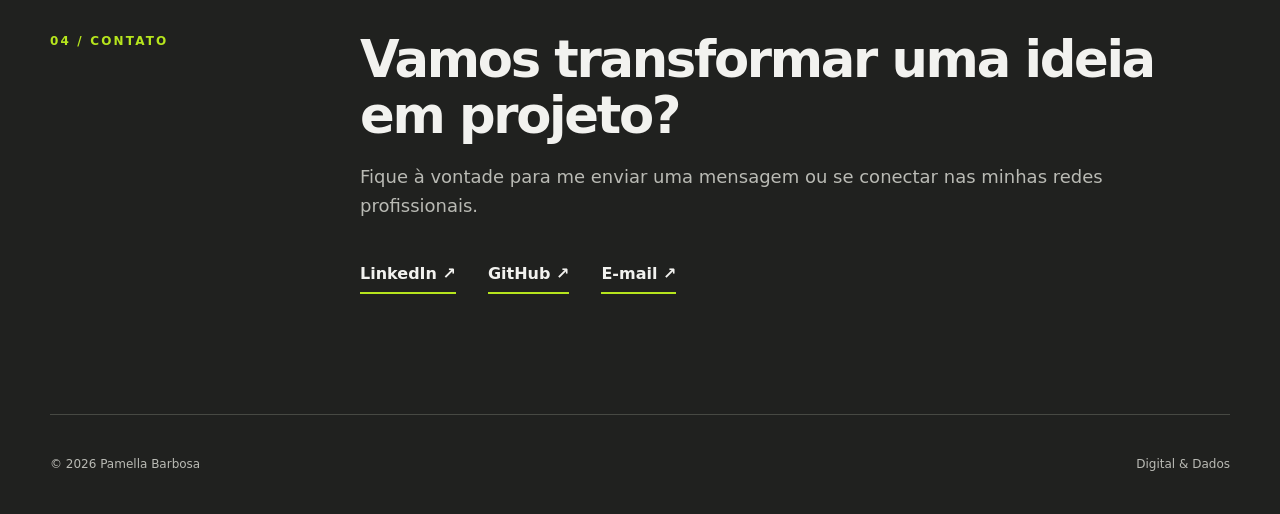
==== commit 4236b827: "Update index.html" ====
--- a/index.html
+++ b/index.html
@@ -89,7 +89,6 @@
       <div class="section-label">03 / PROJETOS</div>
       <div class="projects-head">
         <h2>Projetos que mostram como eu penso.</h2>
-        <p>Uma seleção de trabalhos em Dados e Digital. Os projetos reais serão adicionados aqui na próxima etapa.</p>
       </div>
 
       <div class="project-grid">
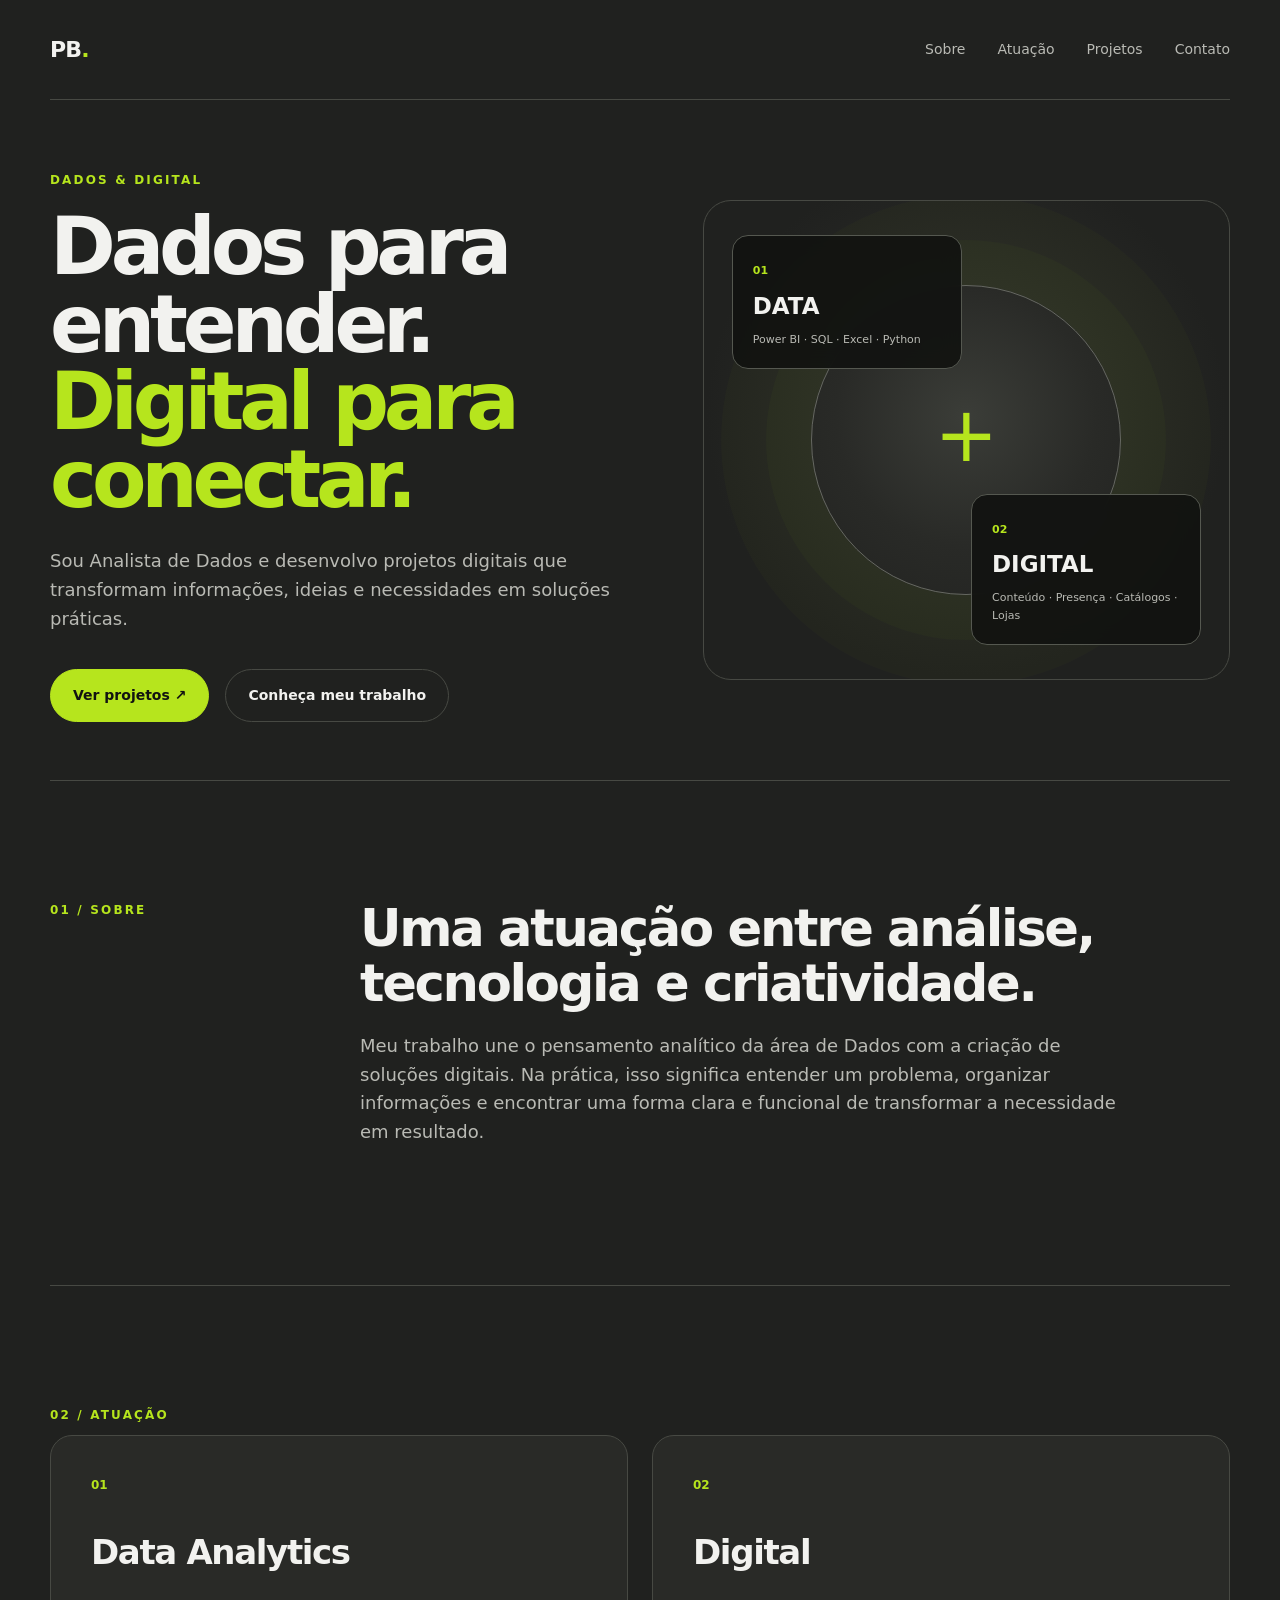
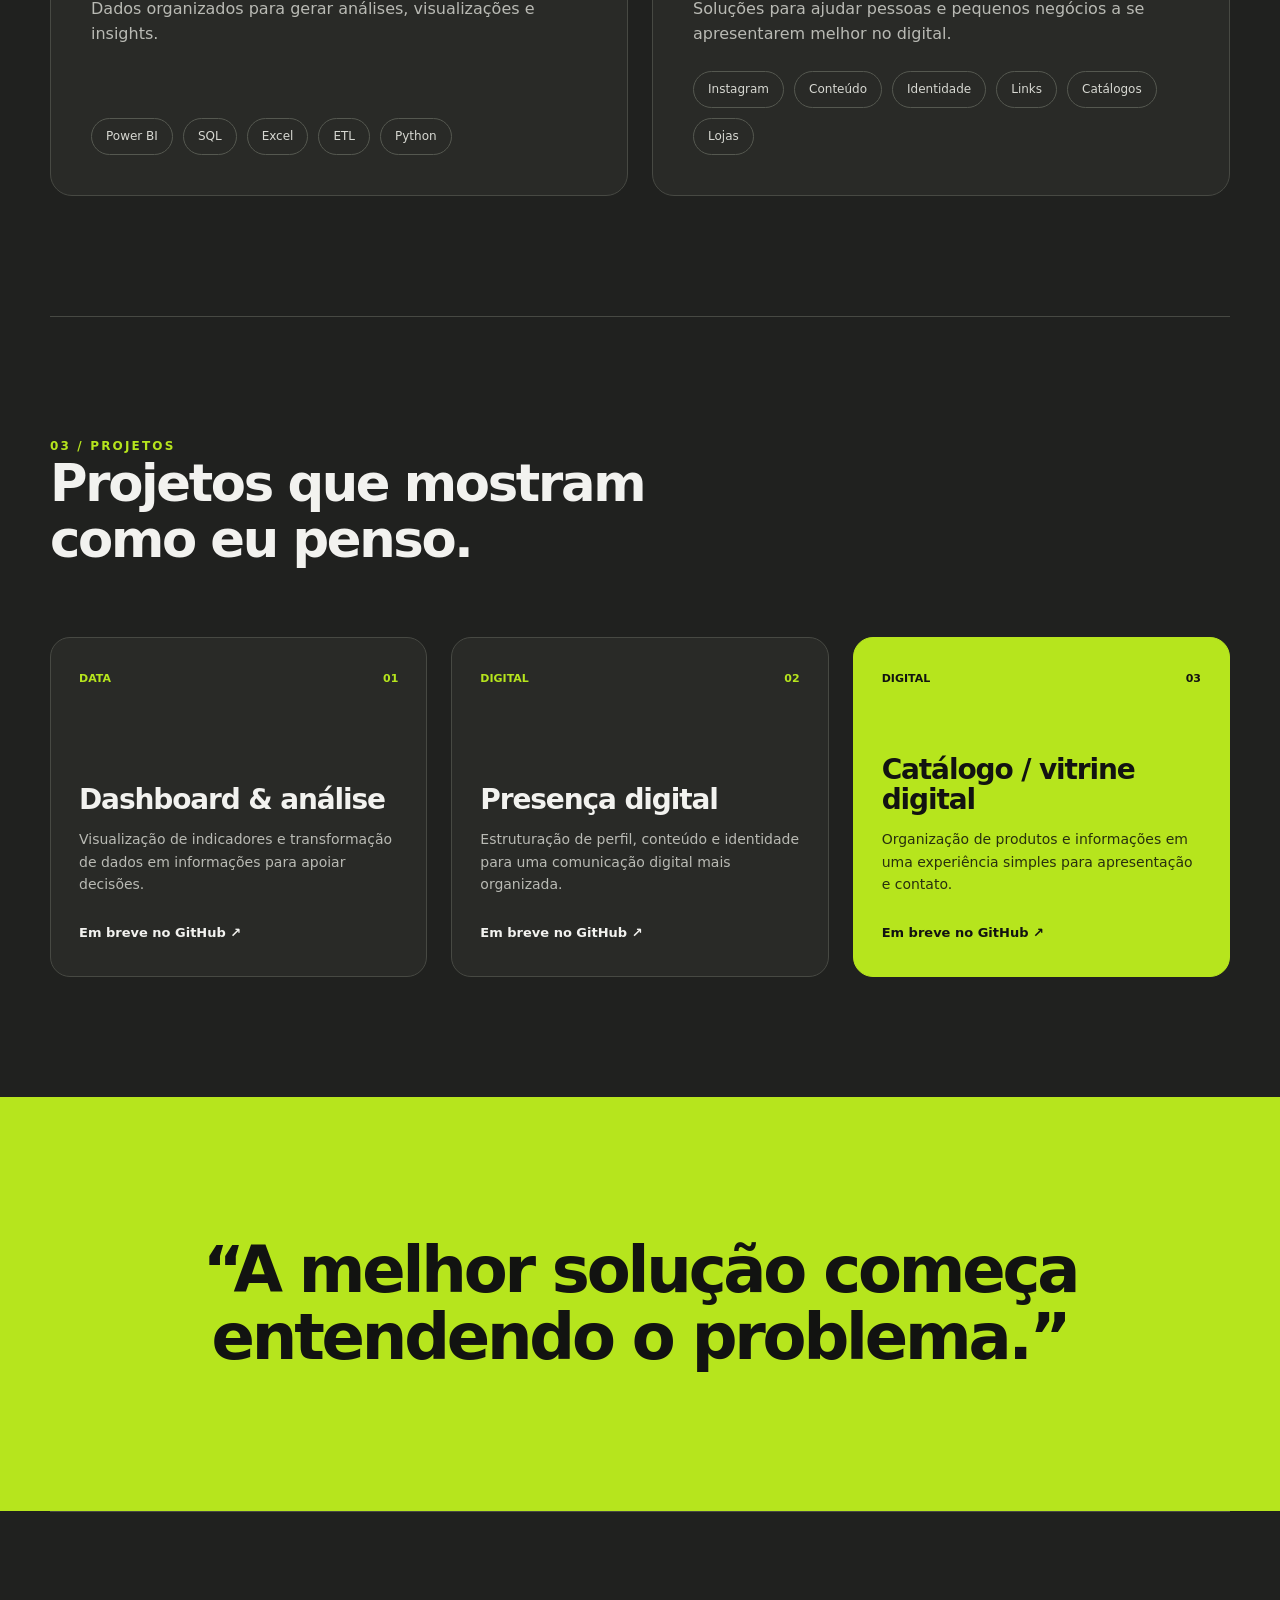
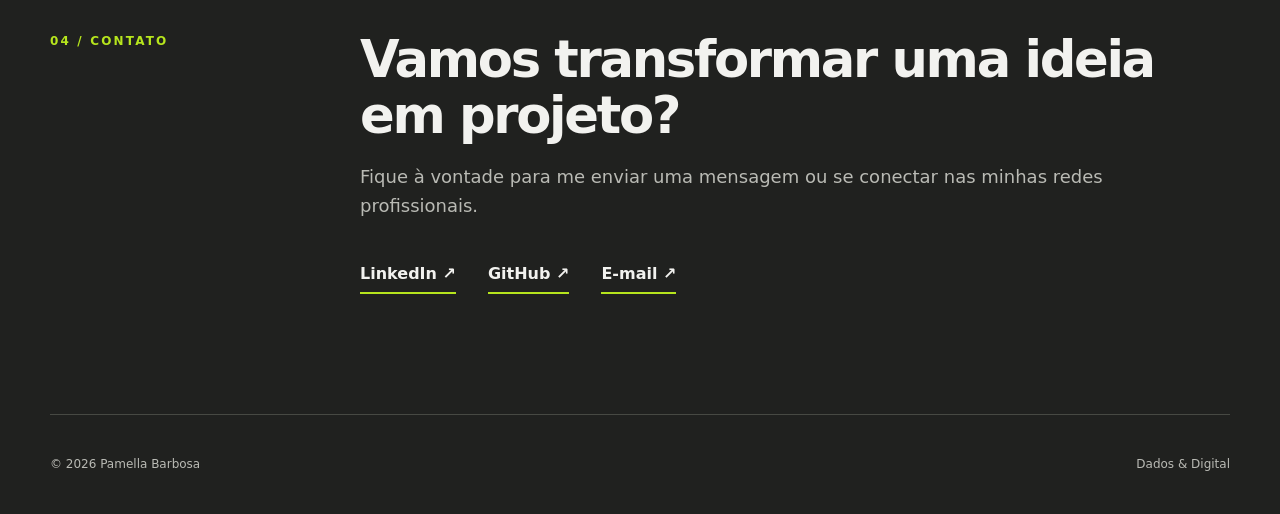
==== commit 967444bd: "Update index.html" ====
--- a/index.html
+++ b/index.html
@@ -4,7 +4,7 @@
   <meta charset="UTF-8">
   <meta name="viewport" content="width=device-width, initial-scale=1.0">
   <meta name="description" content="Portfólio de Pamella Barbosa — Dados & Digital.">
-  <title>Pamella Barbosa | Digital & Dados</title>
+  <title>Pamella Barbosa | Dados & Digital</title>
   <link rel="stylesheet" href="style.css">
 </head>
 <body>
@@ -21,7 +21,7 @@
   <main>
     <section class="hero" id="inicio">
       <div class="hero-copy">
-        <p class="eyebrow">DIGITAL & DADOS</p>
+        <p class="eyebrow">DADOS & DIGITAL</p>
         <h1>Dados para entender.<br><span>Digital para conectar.</span></h1>
         <p class="hero-text">
           Sou Analista de Dados e desenvolvo projetos digitais que transformam
@@ -135,7 +135,7 @@
 
   <footer>
     <span>© 2026 Pamella Barbosa</span>
-    <span>Digital & Dados</span>
+    <span>Dados & Digital</span>
   </footer>
 </body>
 </html>
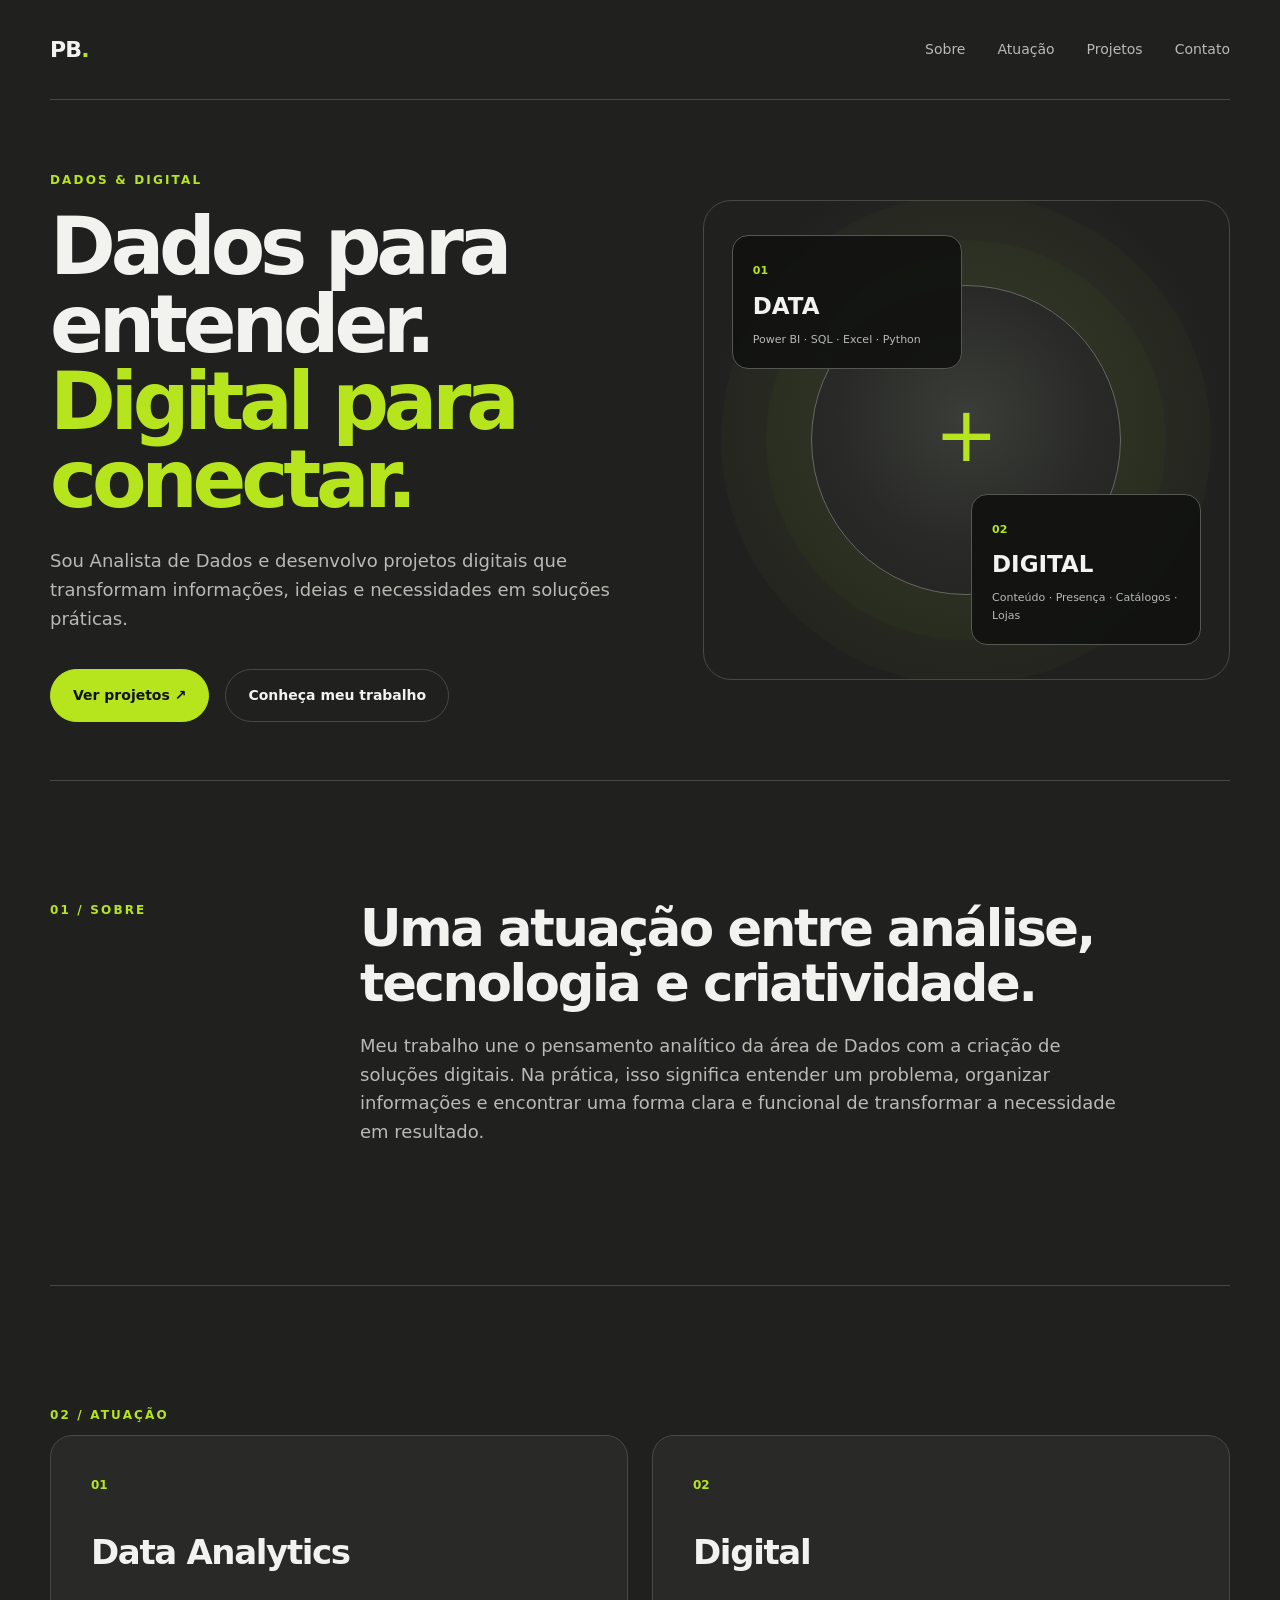
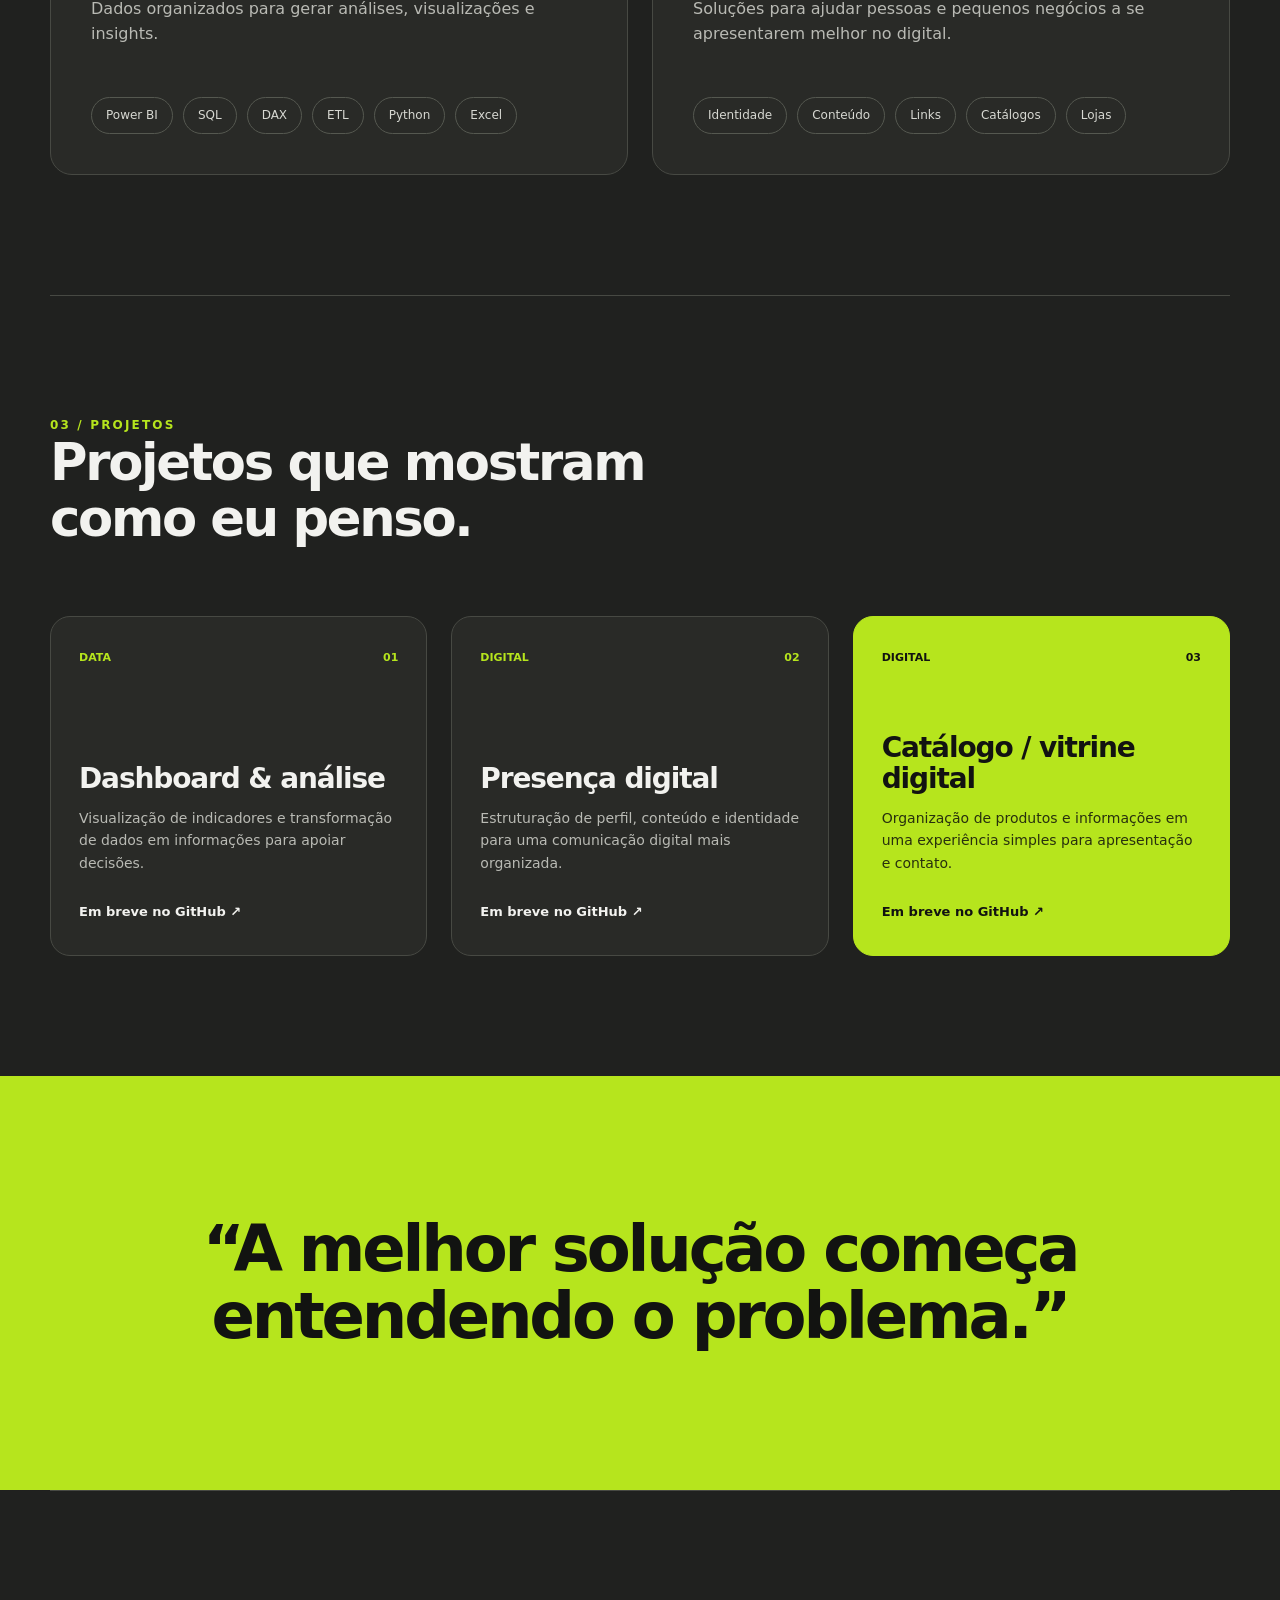
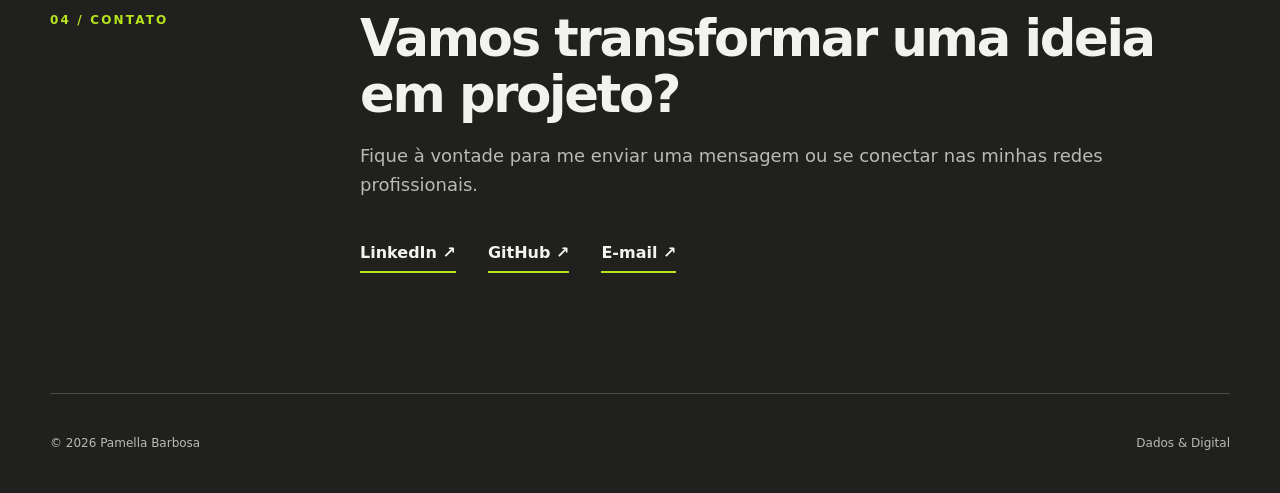
==== commit 99628334: "Update index.html" ====
--- a/index.html
+++ b/index.html
@@ -70,7 +70,7 @@
           <h3>Data Analytics</h3>
           <p>Dados organizados para gerar análises, visualizações e insights.</p>
           <div class="tags">
-            <span>Power BI</span><span>SQL</span><span>Excel</span><span>ETL</span><span>Python</span>
+            <span>Power BI</span><span>SQL</span><span>DAX</span><span>ETL</span><span>Python</span><span>Excel</span>
           </div>
         </article>
 
@@ -79,7 +79,7 @@
           <h3>Digital</h3>
           <p>Soluções para ajudar pessoas e pequenos negócios a se apresentarem melhor no digital.</p>
           <div class="tags">
-            <span>Instagram</span><span>Conteúdo</span><span>Identidade</span><span>Links</span><span>Catálogos</span><span>Lojas</span>
+            <span>Identidade</span><span>Conteúdo</span><span>Links</span><span>Catálogos</span><span>Lojas</span>
           </div>
         </article>
       </div>
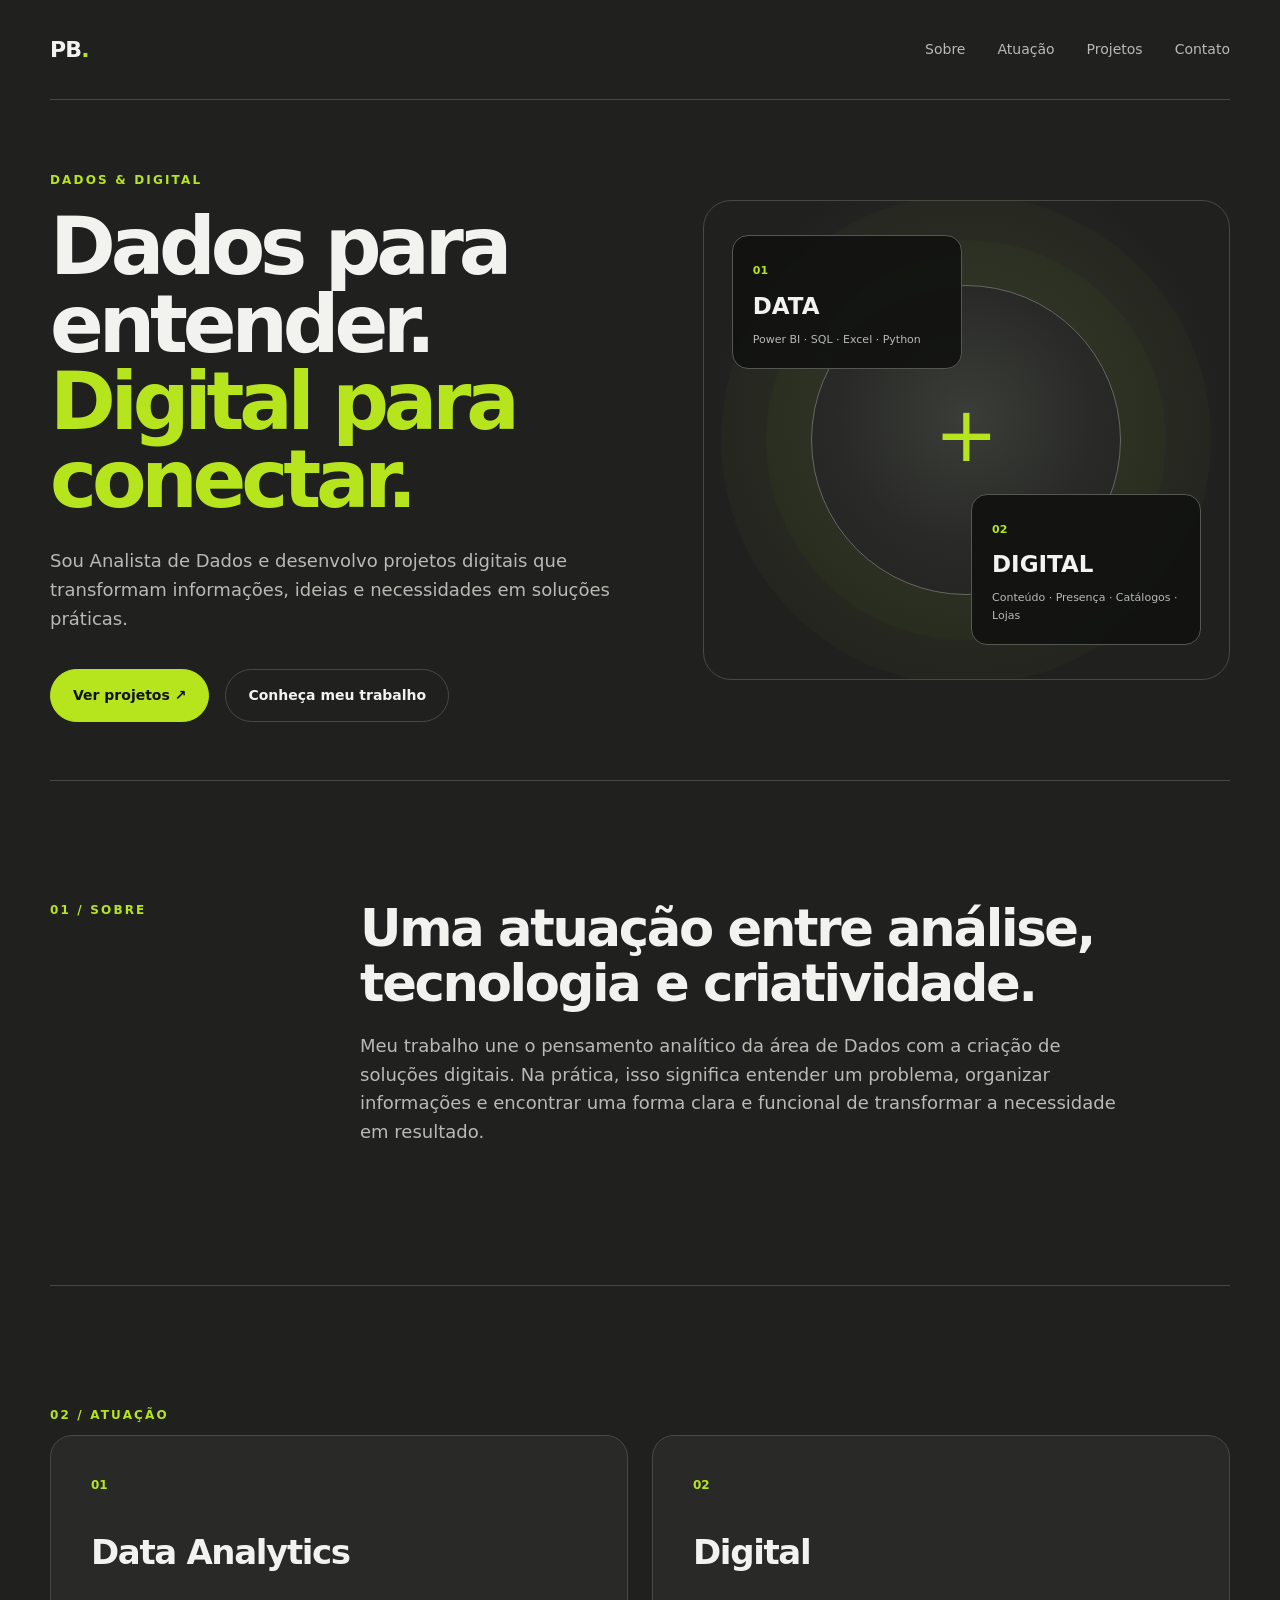
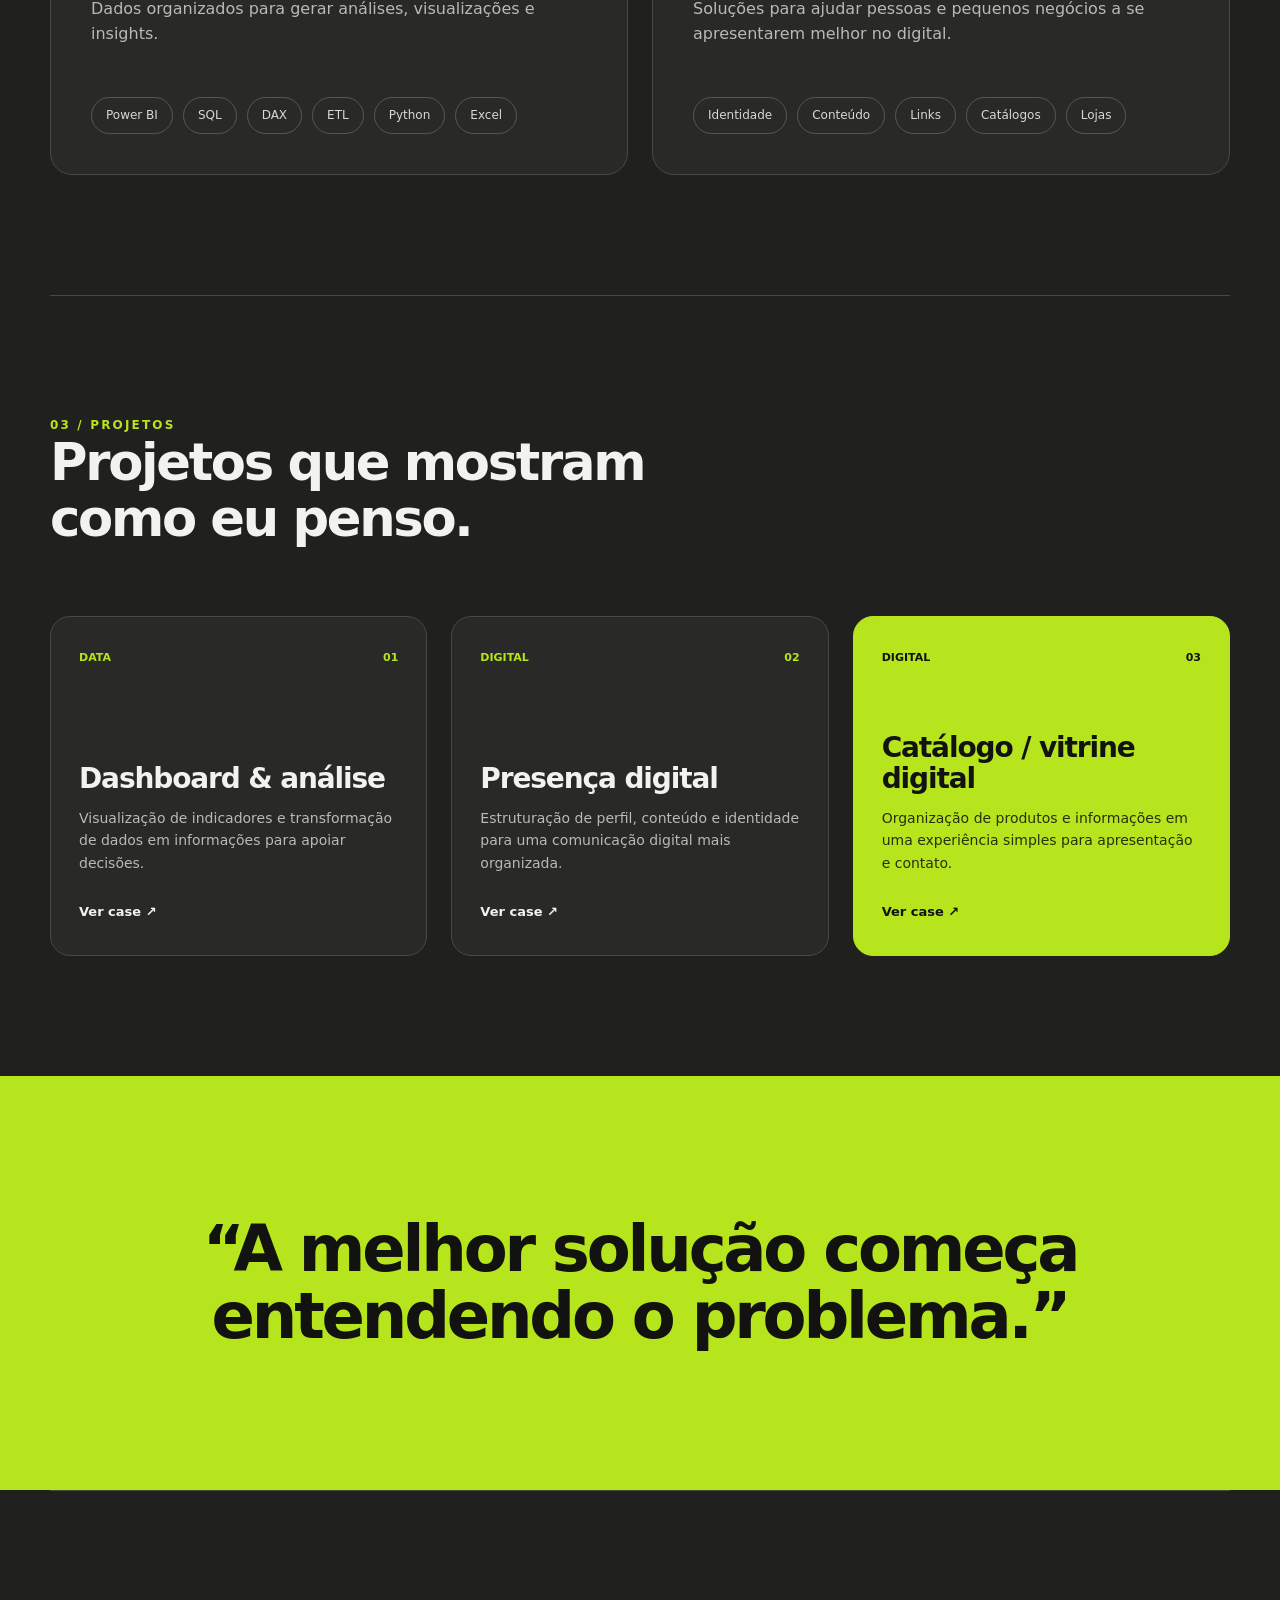
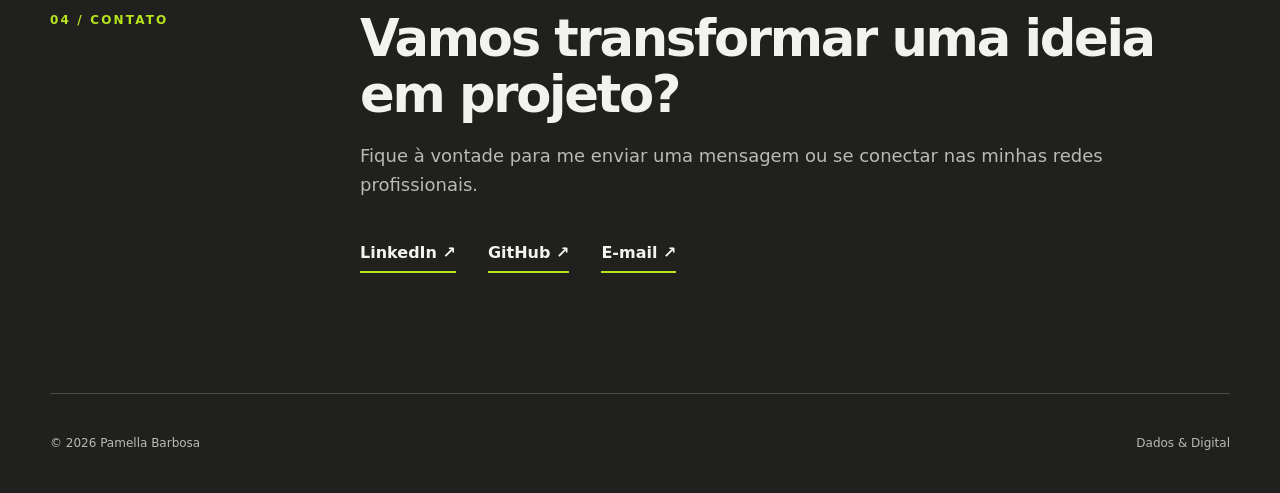
==== commit ef8ef076: "Update index.html" ====
--- a/index.html
+++ b/index.html
@@ -96,21 +96,21 @@
           <div class="project-top"><span>DATA</span><span>01</span></div>
           <h3>Dashboard & análise</h3>
           <p>Visualização de indicadores e transformação de dados em informações para apoiar decisões.</p>
-          <a href="https://github.com/PamellaBarbosa" target="_blank" aria-label="Acompanhe no GitHub">Em breve no GitHub ↗</a>
+          <a href="case-dashboard.html" aria-label="Ver case do projeto">Ver case ↗</a>
         </article>
 
         <article class="project">
           <div class="project-top"><span>DIGITAL</span><span>02</span></div>
           <h3>Presença digital</h3>
           <p>Estruturação de perfil, conteúdo e identidade para uma comunicação digital mais organizada.</p>
-          <a href="https://github.com/PamellaBarbosa" target="_blank" aria-label="Acompanhe no GitHub">Em breve no GitHub ↗</a>
+          <a href="case-digital.html" aria-label="Ver case do projeto">Ver case ↗</a>
         </article>
 
         <article class="project featured">
           <div class="project-top"><span>DIGITAL</span><span>03</span></div>
           <h3>Catálogo / vitrine digital</h3>
           <p>Organização de produtos e informações em uma experiência simples para apresentação e contato.</p>
-          <a href="https://github.com/PamellaBarbosa" target="_blank" aria-label="Acompanhe no GitHub">Em breve no GitHub ↗</a>
+          <a href="case-catalogo.html" aria-label="Ver case do projeto">Ver case ↗</a>
         </article>
       </div>
     </section>
